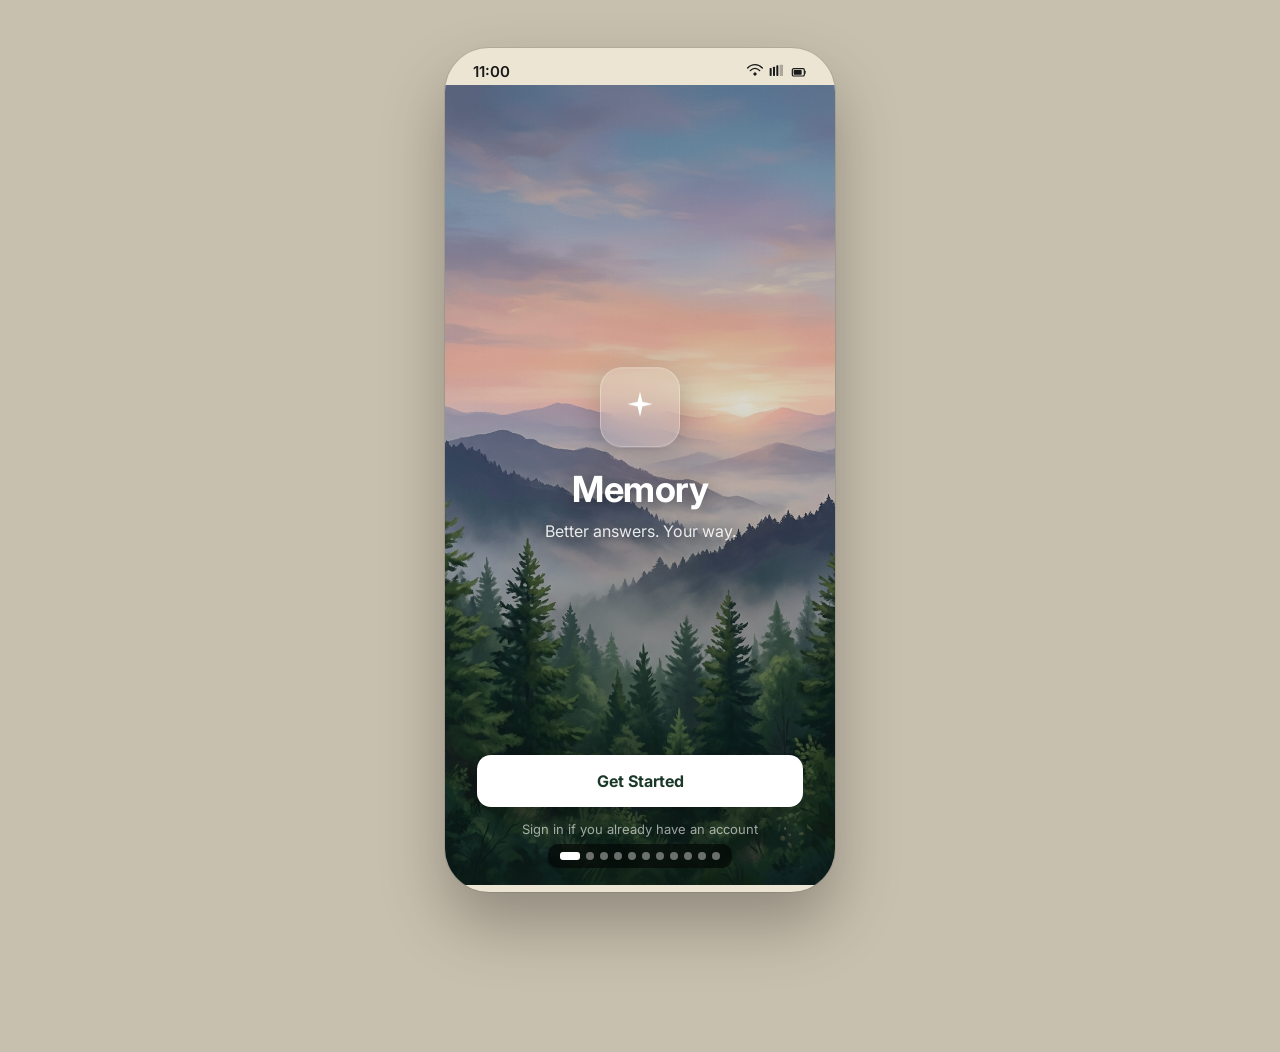
==== index.html @ 22226023 "Add files via upload" ====
<!DOCTYPE html>
<html lang="en">
<head>
<meta charset="UTF-8">
<meta name="viewport" content="width=device-width, initial-scale=1.0">
<title>Memory — AI memory, in the open.</title>
<meta name="description" content="Memory gives you transparent, controllable AI memory. Know what's remembered, why it exists, and delete it anytime.">
<link rel="icon" type="image/jpeg" href="favicon.jpg">
<link rel="apple-touch-icon" href="favicon.jpg">
<link href="https://fonts.googleapis.com/css2?family=Inter:wght@300;400;500;600;700&display=swap" rel="stylesheet">
<link rel="stylesheet" href="styles.css">
</head>
<body>

<!-- SVG ICON DEFS -->
<svg style="display:none" xmlns="http://www.w3.org/2000/svg">
  <defs>
    <path id="ic-sparkle"       d="M12 2L13.5 8.5L20 10L13.5 11.5L12 18L10.5 11.5L4 10L10.5 8.5L12 2Z"/>
    <path id="ic-chevron-left"  d="M15 18l-6-6 6-6"  stroke-width="2" stroke-linecap="round" stroke-linejoin="round"/>
    <path id="ic-chevron-right" d="M9 18l6-6-6-6"    stroke-width="2" stroke-linecap="round" stroke-linejoin="round"/>
    <path id="ic-chevron-down"  d="M6 9l6 6 6-6"     stroke-width="2" stroke-linecap="round"/>
    <g id="ic-home"><path d="M3 9l9-7 9 7v11a2 2 0 0 1-2 2H5a2 2 0 0 1-2-2z" stroke-width="2"/><polyline points="9,22 9,12 15,12 15,22" stroke-width="2"/></g>
    <path id="ic-chat"    d="M21 15a2 2 0 0 1-2 2H7l-4 4V5a2 2 0 0 1 2-2h14a2 2 0 0 1 2 2z" stroke-width="2"/>
    <g id="ic-vault">    <rect x="3" y="11" width="18" height="11" rx="2" stroke-width="2"/><path d="M7 11V7a5 5 0 0 1 10 0v4" stroke-width="2"/></g>
    <path id="ic-shield"  d="M12 22s8-4 8-10V5l-8-3-8 3v7c0 6 8 10 8 10z" stroke-width="2"/>
    <g id="ic-briefcase"><rect x="2" y="7" width="20" height="14" rx="2" stroke-width="2"/><path d="M16 7V5a2 2 0 0 0-2-2h-4a2 2 0 0 0-2 2v2" stroke-width="2"/></g>
    <g id="ic-health"><polyline points="22,12 18,12 15,21 9,3 6,12 2,12" stroke-width="2" stroke-linecap="round" stroke-linejoin="round"/></g>
    <g id="ic-user">     <path d="M20 21v-2a4 4 0 0 0-4-4H8a4 4 0 0 0-4 4v2" stroke-width="2"/><circle cx="12" cy="7" r="4" stroke-width="2"/></g>
    <path id="ic-check"   d="M8 12l3 3 5-5" stroke-width="2" stroke-linecap="round" stroke-linejoin="round"/>
    <g id="ic-clock">    <circle cx="12" cy="12" r="9" stroke-width="2"/><path d="M12 7v5l3 3" stroke-width="2" stroke-linecap="round"/></g>
    <g id="ic-calendar"> <rect x="3" y="4" width="18" height="18" rx="2" stroke-width="2"/><path d="M16 2v4M8 2v4M3 10h18" stroke-width="2"/></g>
    <g id="ic-edit">     <path d="M11 4H4a2 2 0 0 0-2 2v14a2 2 0 0 0 2 2h14a2 2 0 0 0 2-2v-7" stroke-width="2"/><path d="M18.5 2.5a2.121 2.121 0 0 1 3 3L12 15l-4 1 1-4 9.5-9.5z" stroke-width="2"/></g>
    <g id="ic-trash">    <polyline points="3,6 5,6 21,6" stroke-width="2"/><path d="M19 6l-1 14a2 2 0 0 1-2 2H8a2 2 0 0 1-2-2L5 6" stroke-width="2"/><path d="M10 11v6M14 11v6" stroke-width="2"/></g>
    <g id="ic-pause">    <rect x="6" y="4" width="4" height="16" rx="1" stroke-width="2"/><rect x="14" y="4" width="4" height="16" rx="1" stroke-width="2"/></g>
    <g id="ic-play">     <polygon points="5,3 19,12 5,21" stroke-width="2" stroke-linejoin="round"/></g>
    <g id="ic-filter">   <line x1="4" y1="6" x2="20" y2="6" stroke-width="2"/><line x1="8" y1="12" x2="16" y2="12" stroke-width="2"/><line x1="12" y1="18" x2="12" y2="18" stroke-width="2" stroke-linecap="round"/></g>
    <path id="ic-send"    d="M22 2L11 13M22 2l-7 20-4-9-9-4 20-7z" stroke-width="2" stroke-linecap="round" stroke-linejoin="round"/>
    <g id="ic-plus">     <line x1="12" y1="5" x2="12" y2="19" stroke-width="2" stroke-linecap="round"/><line x1="5" y1="12" x2="19" y2="12" stroke-width="2" stroke-linecap="round"/></g>
    <path id="ic-x"       d="M18 6L6 18M6 6l12 12" stroke-width="2" stroke-linecap="round"/>
    <g id="ic-download"> <path d="M21 15v4a2 2 0 0 1-2 2H5a2 2 0 0 1-2-2v-4" stroke-width="2"/><polyline points="7,10 12,15 17,10" stroke-width="2"/><line x1="12" y1="15" x2="12" y2="3" stroke-width="2"/></g>
    <g id="ic-wifi">     <path d="M1 6s4.5-5 11-5 11 5 11 5" stroke-width="2" stroke-linecap="round"/><path d="M5 10s3-3.5 7-3.5 7 3.5 7 3.5" stroke-width="2" stroke-linecap="round"/><circle cx="12" cy="15" r="2" fill="currentColor"/></g>
    <g id="ic-mail">     <rect x="2" y="4" width="20" height="16" rx="2" stroke-width="2"/><polyline points="2,4 12,13 22,4" stroke-width="2"/></g>
    <g id="ic-lock">     <rect x="3" y="11" width="18" height="11" rx="2" stroke-width="2"/><path d="M7 11V7a5 5 0 0 1 10 0v4" stroke-width="2"/></g>
    <g id="ic-eye">      <path d="M1 12s4-8 11-8 11 8 11 8-4 8-11 8-11-8-11-8z" stroke-width="2"/><circle cx="12" cy="12" r="3" stroke-width="2"/></g>
    <g id="ic-eye-off">  <path d="M17.94 17.94A10.07 10.07 0 0 1 12 20c-7 0-11-8-11-8a18.45 18.45 0 0 1 5.06-5.94" stroke-width="2" stroke-linecap="round"/><path d="M9.9 4.24A9.12 9.12 0 0 1 12 4c7 0 11 8 11 8a18.5 18.5 0 0 1-2.16 3.19" stroke-width="2" stroke-linecap="round"/><line x1="1" y1="1" x2="23" y2="23" stroke-width="2" stroke-linecap="round"/></g>
    <g id="ic-settings"> <circle cx="12" cy="12" r="3" stroke-width="2"/><path d="M19.4 15a1.65 1.65 0 0 0 .33 1.82l.06.06a2 2 0 0 1-2.83 2.83l-.06-.06a1.65 1.65 0 0 0-1.82-.33 1.65 1.65 0 0 0-1 1.51V21a2 2 0 0 1-4 0v-.09A1.65 1.65 0 0 0 9 19.4a1.65 1.65 0 0 0-1.82.33l-.06.06a2 2 0 0 1-2.83-2.83l.06-.06A1.65 1.65 0 0 0 4.68 15a1.65 1.65 0 0 0-1.51-1H3a2 2 0 0 1 0-4h.09A1.65 1.65 0 0 0 4.6 9a1.65 1.65 0 0 0-.33-1.82l-.06-.06a2 2 0 0 1 2.83-2.83l.06.06A1.65 1.65 0 0 0 9 4.68a1.65 1.65 0 0 0 1-1.51V3a2 2 0 0 1 4 0v.09a1.65 1.65 0 0 0 1 1.51 1.65 1.65 0 0 0 1.82-.33l.06-.06a2 2 0 0 1 2.83 2.83l-.06.06A1.65 1.65 0 0 0 19.4 9a1.65 1.65 0 0 0 1.51 1H21a2 2 0 0 1 0 4h-.09a1.65 1.65 0 0 0-1.51 1z" stroke-width="2"/></g>
    <g id="ic-logout">   <path d="M9 21H5a2 2 0 0 1-2-2V5a2 2 0 0 1 2-2h4" stroke-width="2" stroke-linecap="round"/><polyline points="16,17 21,12 16,7" stroke-width="2" stroke-linecap="round" stroke-linejoin="round"/><line x1="21" y1="12" x2="9" y2="12" stroke-width="2" stroke-linecap="round"/></g>
    <g id="ic-admin">    <path d="M12 22s8-4 8-10V5l-8-3-8 3v7c0 6 8 10 8 10z" stroke-width="2"/><path d="M9 12l2 2 4-4" stroke-width="2" stroke-linecap="round" stroke-linejoin="round"/></g>
    <g id="ic-database"> <ellipse cx="12" cy="5" rx="9" ry="3" stroke-width="2"/><path d="M21 12c0 1.66-4 3-9 3s-9-1.34-9-3" stroke-width="2"/><path d="M3 5v14c0 1.66 4 3 9 3s9-1.34 9-3V5" stroke-width="2"/></g>
    <g id="ic-key">      <path d="M21 2l-2 2m-7.61 7.61a5.5 5.5 0 1 1-7.778 7.778 5.5 5.5 0 0 1 7.777-7.777zm0 0L15.5 7.5m0 0l3 3L22 7l-3-3m-3.5 3.5L19 4" stroke-width="2" stroke-linecap="round" stroke-linejoin="round"/></g>
    <g id="ic-add-mem">  <circle cx="12" cy="12" r="10" stroke-width="2"/><line x1="12" y1="8" x2="12" y2="16" stroke-width="2" stroke-linecap="round"/><line x1="8" y1="12" x2="16" y2="12" stroke-width="2" stroke-linecap="round"/></g>
  </defs>
</svg>

<div class="phone">
  <!-- STATUS BAR -->
  <div class="status-bar">
    <span class="time">9:41</span>
    <div class="status-icons">
      <svg viewBox="0 0 24 24" fill="none" stroke="currentColor"><use href="#ic-wifi"/></svg>
      <svg viewBox="0 0 24 24" fill="currentColor"><rect x="1" y="6" width="3" height="12" rx="1"/><rect x="6" y="4" width="3" height="14" rx="1"/><rect x="11" y="2" width="3" height="16" rx="1"/><rect x="16" y="1" width="5" height="17" rx="1" opacity="0.3"/></svg>
      <svg viewBox="0 0 24 24" fill="none" stroke="currentColor"><rect x="2" y="7" width="18" height="11" rx="2" stroke-width="1.8"/><path d="M21 11v3" stroke-width="1.8" stroke-linecap="round"/><rect x="4" y="9" width="12" height="7" rx="1" fill="currentColor" stroke="none"/></svg>
    </div>
  </div>

  <!-- ════════════════════════════════════════════ -->
  <!-- SCREEN 0 — SPLASH                           -->
  <!-- ════════════════════════════════════════════ -->
  <div class="screen active" id="screen-splash" style="background:transparent;position:relative;">
    <div style="flex:1;position:relative;overflow:hidden;">
      <img src="splash_bg.jpg" alt="" style="position:absolute;inset:0;width:100%;height:100%;object-fit:cover;object-position:center top;">
      <div style="position:absolute;inset:0;background:linear-gradient(180deg,rgba(10,30,20,0.3) 0%,rgba(10,30,20,0.15) 40%,rgba(10,30,20,0.6) 100%);"></div>
      <div style="position:absolute;top:50%;left:50%;transform:translate(-50%,-55%);text-align:center;width:100%;">
        <div style="width:80px;height:80px;border-radius:22px;background:rgba(255,255,255,0.15);backdrop-filter:blur(16px);border:1.5px solid rgba(255,255,255,0.3);display:flex;align-items:center;justify-content:center;margin:0 auto 20px;box-shadow:0 8px 32px rgba(0,0,0,0.2);">
          <svg width="38" height="38" viewBox="0 0 24 24" fill="none"><use href="#ic-sparkle" fill="white"/></svg>
        </div>
        <div style="font-size:36px;font-weight:700;color:white;text-shadow:0 2px 20px rgba(0,0,0,0.5);margin-bottom:10px;letter-spacing:-0.5px;">Memory</div>
        <div style="font-size:16px;color:rgba(255,255,255,0.88);text-shadow:0 1px 10px rgba(0,0,0,0.4);margin-bottom:40px;">Better answers. Your way.</div>
      </div>
      <div style="position:absolute;bottom:48px;left:0;right:0;padding:0 32px;text-align:center;">
        <button onclick="showScreen('screen-login')" style="width:100%;padding:16px;background:white;color:var(--dark);border:none;border-radius:14px;font-size:16px;font-weight:700;cursor:pointer;font-family:'Inter',sans-serif;box-shadow:0 4px 24px rgba(0,0,0,0.25);">
          Get Started
        </button>
        <div style="margin-top:14px;font-size:13px;color:rgba(255,255,255,0.6);">Sign in if you already have an account</div>
      </div>
    </div>
  </div>

  <!-- ════════════════════════════════════════════ -->
  <!-- SCREEN LOGIN — AUTHENTICATION               -->
  <!-- ════════════════════════════════════════════ -->
  <div class="screen" id="screen-login" style="background:var(--cream);">
    <div style="flex:1;display:flex;flex-direction:column;justify-content:center;padding:0 28px;">
      <div style="text-align:center;margin-bottom:36px;">
        <div style="width:60px;height:60px;border-radius:16px;background:var(--dark);display:flex;align-items:center;justify-content:center;margin:0 auto 14px;">
          <svg width="28" height="28" viewBox="0 0 24 24" fill="none"><use href="#ic-sparkle" fill="white"/></svg>
        </div>
        <div style="font-size:24px;font-weight:700;color:var(--dark);">Welcome back</div>
        <div style="font-size:14px;color:var(--text-muted);margin-top:6px;">Sign in to your Memory account</div>
      </div>

      <!-- Error banner -->
      <div id="auth-error" style="display:none;background:var(--red-pale);border:1px solid rgba(229,57,53,0.2);border-radius:10px;padding:12px 14px;margin-bottom:16px;font-size:13px;color:var(--red);align-items:center;gap:8px;">
        <svg width="16" height="16" viewBox="0 0 24 24" fill="none" stroke="var(--red)" stroke-width="2" style="flex-shrink:0;"><circle cx="12" cy="12" r="9"/><line x1="12" y1="8" x2="12" y2="12"/><line x1="12" y1="16" x2="12.01" y2="16" stroke-linecap="round"/></svg>
        <span id="auth-error-msg">Invalid email or password.</span>
      </div>

      <div class="auth-field">
        <label class="auth-label">Email address</label>
        <div class="auth-input-wrap">
          <svg width="16" height="16" viewBox="0 0 24 24" fill="none" stroke="var(--text-muted)" stroke-width="2"><use href="#ic-mail"/></svg>
          <input id="login-email" type="email" class="auth-input" placeholder="your@email.com" autocomplete="email">
        </div>
      </div>

      <div class="auth-field">
        <label class="auth-label">Password</label>
        <div class="auth-input-wrap">
          <svg width="16" height="16" viewBox="0 0 24 24" fill="none" stroke="var(--text-muted)" stroke-width="2"><use href="#ic-lock"/></svg>
          <input id="login-password" type="password" class="auth-input" placeholder="Enter your password" autocomplete="current-password">
          <button onclick="togglePassword()" id="pw-toggle" style="background:none;border:none;cursor:pointer;padding:0;color:var(--text-muted);" title="Show/hide password">
            <svg id="pw-eye" width="16" height="16" viewBox="0 0 24 24" fill="none" stroke="currentColor" stroke-width="2"><use href="#ic-eye"/></svg>
          </button>
        </div>
      </div>

      <div style="text-align:right;margin-bottom:24px;">
        <span style="font-size:13px;color:var(--green);font-weight:500;cursor:pointer;">Forgot password?</span>
      </div>

      <button onclick="handleLogin()" id="login-btn" style="width:100%;padding:16px;background:var(--dark);color:white;border:none;border-radius:12px;font-size:15px;font-weight:700;cursor:pointer;font-family:'Inter',sans-serif;transition:all 0.2s;">
        Sign in
      </button>

      <div style="margin-top:20px;padding:12px 14px;background:var(--green-pale);border-radius:10px;display:flex;align-items:flex-start;gap:8px;">
        <svg width="14" height="14" viewBox="0 0 24 24" fill="none" stroke="var(--green)" stroke-width="2" style="flex-shrink:0;margin-top:1px;"><use href="#ic-key"/></svg>
        <div style="font-size:11px;color:var(--green);line-height:1.5;">Auth via <strong>JWT + Supabase Auth</strong>. Credentials secured with PostgreSQL RLS.</div>
      </div>
    </div>
    <div style="padding:0 28px 32px;text-align:center;">
      <span onclick="showScreen('screen-splash')" style="font-size:13px;color:var(--text-muted);cursor:pointer;">← Back</span>
    </div>
  </div>

  <!-- ════════════════════════════════════════════ -->
  <!-- SCREEN 1 — HOME / OVERVIEW                 -->
  <!-- ════════════════════════════════════════════ -->
  <div class="screen" id="screen-home">
    <div class="screen-scroll">
      <!-- App Header -->
      <div style="padding:4px 20px 0;display:flex;align-items:center;justify-content:space-between;">
        <div style="display:flex;align-items:center;gap:8px;">
          <svg width="22" height="22" viewBox="0 0 24 24" fill="none"><use href="#ic-sparkle" fill="#1A3929" stroke="#1A3929" stroke-width="0.5"/></svg>
          <div>
            <div style="font-size:17px;font-weight:700;color:var(--dark);">Memory</div>
            <div style="font-size:10px;color:var(--text-muted);margin-top:-1px;">AI memory, in the open.</div>
          </div>
        </div>
        <div onclick="showScreen('screen-profile')" style="width:36px;height:36px;border-radius:10px;background:var(--dark);display:flex;align-items:center;justify-content:center;cursor:pointer;">
          <span id="home-avatar" style="font-size:13px;font-weight:700;color:white;letter-spacing:-0.5px;">?</span>
        </div>
      </div>

      <!-- Hero greeting -->
      <div style="padding:16px 20px 12px;position:relative;overflow:hidden;min-height:110px;">
        <div style="font-size:24px;font-weight:700;color:var(--dark);line-height:1.2;">
          <span id="home-greeting">Good day,</span><br><span id="home-username">—</span>
        </div>
        <div style="font-size:13px;color:var(--text-2);margin-top:8px;line-height:1.5;max-width:220px;" id="home-subtitle">Your memories help me give you more relevant responses.</div>
        <div style="position:absolute;right:-18px;top:-18px;width:150px;height:130px;overflow:hidden;pointer-events:none;">
          <img src="home_botanical.jpg" alt="" style="width:100%;height:100%;object-fit:cover;opacity:0.38;mix-blend-mode:multiply;border-radius:12px;">
        </div>
      </div>

      <!-- Stats grid — all values rendered by JS -->
      <div class="stat-grid">
        <div class="stat-card">
          <div class="stat-icon-row"><div class="stat-dot" style="background:var(--green-dot);"></div><span style="font-size:11px;color:var(--text-muted);">Total memories</span></div>
          <div class="stat-num" id="stat-total">0</div>
          <div style="font-size:11px;color:var(--text-muted);" id="stat-limit-label">0 / 10 used</div>
        </div>
        <div class="stat-card">
          <div class="stat-icon-row"><div class="stat-dot" style="background:var(--amber-dot);"></div><span style="font-size:11px;color:var(--text-muted);">Pending review</span></div>
          <div class="stat-num" id="stat-pending">0</div>
        </div>
        <div class="stat-card">
          <div class="stat-icon-row"><div class="stat-dot" style="background:var(--green-dot);"></div><span style="font-size:11px;color:var(--text-muted);">Active</span></div>
          <div class="stat-num" id="stat-active">0</div>
        </div>
        <div class="stat-card">
          <div class="stat-icon-row"><div class="stat-dot" style="background:#B0AA9E;"></div><span style="font-size:11px;color:var(--text-muted);">Paused</span></div>
          <div class="stat-num" id="stat-paused">0</div>
        </div>
      </div>

      <!-- Recent Activity — rendered by JS -->
      <div style="padding:20px 20px 0;">
        <div class="section-label">Recent activity</div>
        <div class="card" style="padding:4px 16px;min-height:60px;" id="home-activity-list">
          <!-- filled by renderActivity() -->
        </div>
      </div>

      <!-- CTA banner -->
      <div style="margin:16px 20px 20px;background:var(--dark);border-radius:14px;padding:14px 16px;display:flex;align-items:center;justify-content:space-between;cursor:pointer;" onclick="showScreen('screen-chat')">
        <div>
          <div style="display:flex;align-items:center;gap:8px;margin-bottom:4px;">
            <svg width="16" height="16" viewBox="0 0 24 24" fill="none"><use href="#ic-sparkle" fill="#4CAF7D"/></svg>
            <span style="font-size:13px;font-weight:600;color:white;">Add a memory via chat</span>
          </div>
          <div style="font-size:12px;color:rgba(255,255,255,0.65);">Tell the AI something about yourself</div>
        </div>
        <svg width="20" height="20" viewBox="0 0 24 24" fill="none" stroke="white" stroke-width="2"><use href="#ic-chevron-right"/></svg>
      </div>
    </div>
    <nav class="bottom-nav">
      <div class="nav-item active" onclick="showScreen('screen-home')"><svg viewBox="0 0 24 24" fill="none" stroke="var(--amber)" stroke-width="2"><use href="#ic-home"/></svg><span>Home</span></div>
      <div class="nav-item" onclick="showScreen('screen-chat')"><svg viewBox="0 0 24 24" fill="none" stroke="var(--text-muted)" stroke-width="2"><use href="#ic-chat"/></svg><span>Chat</span></div>
      <div class="nav-item" onclick="showScreen('screen-vault')"><svg viewBox="0 0 24 24" fill="none" stroke="var(--text-muted)" stroke-width="2"><use href="#ic-vault"/></svg><span>Vault</span></div>
      <div class="nav-item" onclick="showScreen('screen-privacy')"><svg viewBox="0 0 24 24" fill="none" stroke="var(--text-muted)" stroke-width="2"><use href="#ic-shield"/></svg><span>Privacy</span></div>
    </nav>
  </div>

  <!-- ════════════════════════════════════════════ -->
  <!-- SCREEN 2 — CHAT / ADD MEMORY               -->
  <!-- ════════════════════════════════════════════ -->
  <div class="screen" id="screen-chat" style="background:var(--panel);">
    <div class="back-header">
      <button class="back-btn" onclick="showScreen('screen-home')">
        <svg viewBox="0 0 24 24" fill="none" stroke="currentColor" stroke-width="2"><use href="#ic-chevron-left"/></svg>Chat
      </button>
      <div class="room-chip" onclick="showScreen('screen-rooms')">
        <div class="dot"></div> <span id="chat-room-label">Work Room</span>
        <svg viewBox="0 0 24 24" fill="none" stroke="var(--green)" stroke-width="2"><use href="#ic-chevron-down"/></svg>
      </div>
    </div>
    <div class="active-indicator"><div class="dot"></div> Active</div>

    <!-- Chat messages list -->
    <div class="screen-scroll" id="chat-messages-wrap">
      <div class="chat-wrap" id="chat-messages">
        <!-- filled by renderChat() -->
      </div>
    </div>

    <!-- Memory limit banner -->
    <div id="chat-limit-banner" style="display:none;padding:8px 16px;background:var(--red-pale);border-top:1px solid rgba(229,57,53,0.2);">
      <div style="font-size:12px;color:var(--red);font-weight:500;text-align:center;">Memory limit reached (10/10). Delete a memory to add more.</div>
    </div>

    <!-- Draft card — shown when a suggestion is available -->
    <div id="chat-draft-wrap" style="display:none;">
      <div class="draft-card">
        <div class="draft-card-header"><div class="dot"></div> Possible memory · Not saved</div>
        <div class="draft-text" id="chat-draft-text">—</div>
        <div class="draft-selectors">
          <div class="draft-selector-group">
            <div class="draft-selector-label">Context room</div>
            <select id="draft-room" class="draft-selector" style="border:none;background:var(--panel);border-radius:var(--radius-sm);font-size:13px;font-weight:500;color:var(--text);cursor:pointer;width:100%;padding:7px 10px;">
              <!-- options filled by renderDraftRoomOptions() -->
            </select>
          </div>
          <div class="draft-selector-group">
            <div class="draft-selector-label">Keep for</div>
            <select id="draft-retention" class="draft-selector" style="border:none;background:var(--panel);border-radius:var(--radius-sm);font-size:13px;font-weight:500;color:var(--text);cursor:pointer;width:100%;padding:7px 10px;">
              <option value="1 month">1 month</option>
              <option value="3 months">3 months</option>
              <option value="6 months" selected>6 months</option>
              <option value="1 year">1 year</option>
              <option value="Forever">Forever</option>
            </select>
          </div>
        </div>
        <div class="draft-actions">
          <button class="btn btn-outline" style="flex:0.8;" onclick="dismissDraft()">Reject</button>
          <button class="btn btn-primary" onclick="keepDraftMemory()">Keep memory</button>
        </div>
        <div class="note-line" style="padding:0 14px 10px;"><span>•</span><span>This will help me give you more relevant answers.</span></div>
      </div>
    </div>

    <!-- Composer -->
    <div class="composer">
      <div class="composer-plus" onclick="showAddMemoryForm()">
        <svg width="14" height="14" viewBox="0 0 24 24" fill="none" stroke="var(--text-muted)" stroke-width="2"><use href="#ic-plus"/></svg>
      </div>
      <input type="text" id="chat-input" class="composer-input" placeholder="Tell me something about yourself..." style="border:none;outline:none;font-family:'Inter',sans-serif;">
      <button class="composer-send" onclick="sendChatMessage()">
        <svg width="16" height="16" viewBox="0 0 24 24" fill="none" stroke="white" stroke-width="2"><use href="#ic-send"/></svg>
      </button>
    </div>
    <nav class="bottom-nav">
      <div class="nav-item" onclick="showScreen('screen-home')"><svg viewBox="0 0 24 24" fill="none" stroke="var(--text-muted)" stroke-width="2"><use href="#ic-home"/></svg><span>Home</span></div>
      <div class="nav-item active"><svg viewBox="0 0 24 24" fill="none" stroke="var(--amber)" stroke-width="2"><use href="#ic-chat"/></svg><span>Chat</span></div>
      <div class="nav-item" onclick="showScreen('screen-vault')"><svg viewBox="0 0 24 24" fill="none" stroke="var(--text-muted)" stroke-width="2"><use href="#ic-vault"/></svg><span>Vault</span></div>
      <div class="nav-item" onclick="showScreen('screen-privacy')"><svg viewBox="0 0 24 24" fill="none" stroke="var(--text-muted)" stroke-width="2"><use href="#ic-shield"/></svg><span>Privacy</span></div>
    </nav>
  </div>

  <!-- ════════════════════════════════════════════ -->
  <!-- SCREEN 3 — REVIEW QUEUE                    -->
  <!-- ════════════════════════════════════════════ -->
  <div class="screen" id="screen-queue" style="background:var(--cream);">
    <div class="back-header">
      <button class="back-btn" onclick="showScreen('screen-home')">
        <svg viewBox="0 0 24 24" fill="none" stroke="currentColor" stroke-width="2"><use href="#ic-chevron-left"/></svg>Review Queue
      </button>
      <span id="queue-count-badge" style="font-size:12px;font-weight:600;background:var(--amber-pale);color:var(--amber);padding:4px 10px;border-radius:6px;">0 pending</span>
    </div>
    <div class="screen-scroll">
      <div id="queue-list" style="padding:0 20px;">
        <!-- filled by renderQueue() -->
      </div>
    </div>
    <nav class="bottom-nav">
      <div class="nav-item active" onclick="showScreen('screen-home')"><svg viewBox="0 0 24 24" fill="none" stroke="var(--amber)" stroke-width="2"><use href="#ic-home"/></svg><span>Home</span></div>
      <div class="nav-item" onclick="showScreen('screen-chat')"><svg viewBox="0 0 24 24" fill="none" stroke="var(--text-muted)" stroke-width="2"><use href="#ic-chat"/></svg><span>Chat</span></div>
      <div class="nav-item" onclick="showScreen('screen-vault')"><svg viewBox="0 0 24 24" fill="none" stroke="var(--text-muted)" stroke-width="2"><use href="#ic-vault"/></svg><span>Vault</span></div>
      <div class="nav-item" onclick="showScreen('screen-privacy')"><svg viewBox="0 0 24 24" fill="none" stroke="var(--text-muted)" stroke-width="2"><use href="#ic-shield"/></svg><span>Privacy</span></div>
    </nav>
  </div>

  <!-- ════════════════════════════════════════════ -->
  <!-- SCREEN 4 — MEMORY VAULT                    -->
  <!-- ════════════════════════════════════════════ -->
  <div class="screen" id="screen-vault" style="background:var(--cream);">
    <div class="back-header">
      <button class="back-btn" onclick="showScreen('screen-home')">
        <svg viewBox="0 0 24 24" fill="none" stroke="currentColor" stroke-width="2"><use href="#ic-chevron-left"/></svg>Memory Vault
      </button>
      <span id="vault-count-badge" style="font-size:12px;font-weight:600;background:var(--panel);color:var(--text-muted);padding:4px 10px;border-radius:6px;">0 / 10</span>
    </div>

    <!-- Search -->
    <div style="padding:0 20px 10px;">
      <div style="display:flex;align-items:center;gap:10px;background:var(--white);border-radius:10px;padding:10px 14px;border:1px solid var(--border);">
        <svg width="16" height="16" viewBox="0 0 24 24" fill="none" stroke="var(--text-muted)" stroke-width="2"><circle cx="11" cy="11" r="8"/><path d="M21 21l-4.35-4.35" stroke-linecap="round"/></svg>
        <input type="text" id="vault-search" placeholder="Search memories..." oninput="renderVault()" style="flex:1;border:none;background:none;font-size:14px;color:var(--text);font-family:'Inter',sans-serif;outline:none;">
      </div>
    </div>

    <!-- Filter tabs — rendered dynamically from rooms -->
    <div class="filter-tabs" id="vault-filter-tabs">
      <!-- filled by renderVaultTabs() -->
    </div>

    <div class="screen-scroll">
      <div id="vault-list" style="padding:0 20px;">
        <!-- filled by renderVault() -->
      </div>

      <!-- Add memory shortcut -->
      <div style="padding:0 20px 20px;">
        <button onclick="showScreen('screen-chat')" id="vault-add-btn" style="width:100%;padding:13px;border:2px dashed var(--border);background:transparent;border-radius:12px;font-size:13px;font-weight:600;color:var(--text-muted);cursor:pointer;font-family:'Inter',sans-serif;display:flex;align-items:center;justify-content:center;gap:8px;">
          <svg width="16" height="16" viewBox="0 0 24 24" fill="none" stroke="var(--text-muted)" stroke-width="2"><use href="#ic-plus"/></svg>
          Add a memory via Chat
        </button>
      </div>
    </div>
    <nav class="bottom-nav">
      <div class="nav-item" onclick="showScreen('screen-home')"><svg viewBox="0 0 24 24" fill="none" stroke="var(--text-muted)" stroke-width="2"><use href="#ic-home"/></svg><span>Home</span></div>
      <div class="nav-item" onclick="showScreen('screen-chat')"><svg viewBox="0 0 24 24" fill="none" stroke="var(--text-muted)" stroke-width="2"><use href="#ic-chat"/></svg><span>Chat</span></div>
      <div class="nav-item active"><svg viewBox="0 0 24 24" fill="none" stroke="var(--amber)" stroke-width="2"><use href="#ic-vault"/></svg><span>Vault</span></div>
      <div class="nav-item" onclick="showScreen('screen-privacy')"><svg viewBox="0 0 24 24" fill="none" stroke="var(--text-muted)" stroke-width="2"><use href="#ic-shield"/></svg><span>Privacy</span></div>
    </nav>
  </div>

  <!-- ════════════════════════════════════════════ -->
  <!-- SCREEN 5 — MEMORY DETAIL (BOTTOM SHEET)    -->
  <!-- ════════════════════════════════════════════ -->
  <div class="screen" id="screen-detail" style="background:rgba(0,0,0,0.4);position:relative;">
    <div style="flex:1;cursor:pointer;" onclick="showScreen('screen-vault')"></div>
    <div style="background:var(--white);border-radius:24px 24px 0 0;max-height:88%;">
      <div style="display:flex;justify-content:center;padding:12px 0 4px;"><div style="width:36px;height:4px;border-radius:2px;background:var(--border);"></div></div>
      <div style="display:flex;align-items:center;justify-content:space-between;padding:8px 20px 12px;">
        <span id="detail-status-badge" class="badge green">Active</span>
        <button onclick="showScreen('screen-vault')" style="background:none;border:none;cursor:pointer;color:var(--text-muted);"><svg width="20" height="20" viewBox="0 0 24 24" fill="none" stroke="currentColor" stroke-width="2"><use href="#ic-x"/></svg></button>
      </div>
      <div style="overflow-y:auto;max-height:calc(88% - 100px);padding-bottom:20px;">
        <div style="padding:0 20px 16px;border-bottom:1px solid var(--border);">
          <div id="detail-text" style="font-size:20px;font-weight:700;color:var(--dark);line-height:1.3;">—</div>
        </div>
        <div style="padding:14px 20px;border-bottom:1px solid var(--border);">
          <div class="detail-label">Room</div>
          <div id="detail-room" style="font-size:14px;font-weight:600;color:var(--text);margin-top:4px;">—</div>
        </div>
        <div style="padding:14px 20px;border-bottom:1px solid var(--border);">
          <div class="detail-label">Retention</div>
          <div style="display:flex;align-items:center;gap:8px;margin-top:4px;">
            <svg width="14" height="14" viewBox="0 0 24 24" fill="none" stroke="var(--text-muted)" stroke-width="2"><use href="#ic-clock"/></svg>
            <span id="detail-retention" style="font-size:14px;font-weight:600;color:var(--text);">—</span>
          </div>
        </div>
        <div style="padding:14px 20px;border-bottom:1px solid var(--border);">
          <div class="detail-label">Created</div>
          <div style="display:flex;align-items:center;gap:8px;margin-top:4px;">
            <svg width="14" height="14" viewBox="0 0 24 24" fill="none" stroke="var(--text-muted)" stroke-width="2"><use href="#ic-calendar"/></svg>
            <span id="detail-created" style="font-size:13px;color:var(--text-muted);">—</span>
          </div>
        </div>
        <div style="display:grid;grid-template-columns:1fr 1fr;padding:14px 20px;border-bottom:1px solid var(--border);gap:10px;">
          <div id="detail-pause-btn" onclick="toggleDetailMemoryPause()" style="display:flex;flex-direction:column;align-items:center;gap:6px;padding:12px;border-radius:10px;background:var(--panel);cursor:pointer;">
            <svg width="20" height="20" viewBox="0 0 24 24" fill="none" stroke="var(--text-2)" stroke-width="2" id="detail-pause-icon"><use href="#ic-pause"/></svg>
            <span id="detail-pause-label" style="font-size:12px;font-weight:600;color:var(--text-2);">Pause</span>
          </div>
          <div onclick="editDetailMemory()" style="display:flex;flex-direction:column;align-items:center;gap:6px;padding:12px;border-radius:10px;background:var(--panel);cursor:pointer;">
            <svg width="20" height="20" viewBox="0 0 24 24" fill="none" stroke="var(--text-2)" stroke-width="2"><use href="#ic-edit"/></svg>
            <span style="font-size:12px;font-weight:600;color:var(--text-2);">Edit text</span>
          </div>
        </div>
        <div style="padding:14px 20px;">
          <button onclick="deleteDetailMemory()" class="btn btn-danger" style="width:100%;display:flex;align-items:center;justify-content:center;gap:8px;padding:14px;">
            <svg width="18" height="18" viewBox="0 0 24 24" fill="none" stroke="white" stroke-width="2"><use href="#ic-trash"/></svg>Delete this memory
          </button>
        </div>
      </div>
    </div>
  </div>

  <!-- ════════════════════════════════════════════ -->
  <!-- SCREEN 6 — CONTEXT ROOMS                   -->
  <!-- ════════════════════════════════════════════ -->
  <div class="screen" id="screen-rooms" style="background:var(--cream);">
    <div class="back-header">
      <button class="back-btn" onclick="showScreen('screen-home')">
        <svg viewBox="0 0 24 24" fill="none" stroke="currentColor" stroke-width="2"><use href="#ic-chevron-left"/></svg>Context Rooms
      </button>
    </div>
    <div class="screen-scroll">
      <!-- Dynamic room list -->
      <div id="rooms-list">
        <!-- filled by renderRooms() -->
      </div>

      <!-- Create new room form -->
      <div style="margin:4px 20px 16px;">
        <div id="create-room-toggle" onclick="toggleCreateRoomForm()" style="width:100%;padding:13px;border:2px dashed var(--border);background:transparent;border-radius:12px;font-size:13px;font-weight:600;color:var(--text-muted);cursor:pointer;display:flex;align-items:center;justify-content:center;gap:8px;">
          <svg width="16" height="16" viewBox="0 0 24 24" fill="none" stroke="var(--text-muted)" stroke-width="2"><use href="#ic-plus"/></svg>
          Create a new room
        </div>
        <div id="create-room-form" style="display:none;background:var(--white);border-radius:14px;box-shadow:var(--shadow);padding:16px;margin-top:8px;">
          <div style="font-size:12px;font-weight:600;color:var(--text-muted);text-transform:uppercase;letter-spacing:0.5px;margin-bottom:10px;">New context room</div>
          <div class="auth-field" style="margin-bottom:10px;">
            <label class="auth-label">Room name</label>
            <div class="auth-input-wrap">
              <svg width="16" height="16" viewBox="0 0 24 24" fill="none" stroke="var(--text-muted)" stroke-width="2"><use href="#ic-edit"/></svg>
              <input id="new-room-name" type="text" class="auth-input" placeholder="e.g. Finance, Travel, Study..." maxlength="20">
            </div>
          </div>
          <div class="auth-field" style="margin-bottom:10px;">
            <label class="auth-label">Description</label>
            <div class="auth-input-wrap">
              <svg width="16" height="16" viewBox="0 0 24 24" fill="none" stroke="var(--text-muted)" stroke-width="2"><use href="#ic-chat"/></svg>
              <input id="new-room-desc" type="text" class="auth-input" placeholder="What is this room for?" maxlength="80">
            </div>
          </div>
          <div class="auth-field" style="margin-bottom:14px;">
            <label class="auth-label">Color theme</label>
            <select id="new-room-color" style="width:100%;padding:10px 12px;border:1.5px solid var(--border);border-radius:var(--radius-md);background:var(--white);font-size:13px;font-weight:500;color:var(--text);font-family:'Inter',sans-serif;cursor:pointer;">
              <option value="green">Green</option>
              <option value="teal">Teal</option>
              <option value="blue">Blue</option>
              <option value="amber">Amber</option>
            </select>
          </div>
          <div style="display:flex;gap:8px;">
            <button onclick="toggleCreateRoomForm()" class="btn btn-outline" style="padding:10px;">Cancel</button>
            <button onclick="createRoom()" class="btn btn-primary" style="padding:10px;">Create room</button>
          </div>
        </div>
      </div>

      <!-- Room limit note -->
      <div id="rooms-limit-note" style="display:none;padding:0 20px 16px;text-align:center;font-size:12px;color:var(--text-muted);">Maximum 6 rooms. Delete a custom room to create a new one.</div>
    </div>
    <nav class="bottom-nav">
      <div class="nav-item active" onclick="showScreen('screen-home')"><svg viewBox="0 0 24 24" fill="none" stroke="var(--amber)" stroke-width="2"><use href="#ic-home"/></svg><span>Home</span></div>
      <div class="nav-item" onclick="showScreen('screen-chat')"><svg viewBox="0 0 24 24" fill="none" stroke="var(--text-muted)" stroke-width="2"><use href="#ic-chat"/></svg><span>Chat</span></div>
      <div class="nav-item" onclick="showScreen('screen-vault')"><svg viewBox="0 0 24 24" fill="none" stroke="var(--text-muted)" stroke-width="2"><use href="#ic-vault"/></svg><span>Vault</span></div>
      <div class="nav-item" onclick="showScreen('screen-privacy')"><svg viewBox="0 0 24 24" fill="none" stroke="var(--text-muted)" stroke-width="2"><use href="#ic-shield"/></svg><span>Privacy</span></div>
    </nav>
  </div>

  <!-- ════════════════════════════════════════════ -->
  <!-- SCREEN 7 — PRIVACY CENTER                  -->
  <!-- ════════════════════════════════════════════ -->
  <div class="screen" id="screen-privacy" style="background:var(--cream);">
    <div class="back-header">
      <button class="back-btn" onclick="showScreen('screen-home')">
        <svg viewBox="0 0 24 24" fill="none" stroke="currentColor" stroke-width="2"><use href="#ic-chevron-left"/></svg>Privacy Center
      </button>
    </div>
    <div class="screen-scroll">
      <div style="padding:0 20px 16px;">
        <div style="font-size:22px;font-weight:700;color:var(--dark);margin-bottom:6px;">Your privacy, your control</div>
        <div style="font-size:13px;color:var(--text-2);line-height:1.5;">You're in control of what gets remembered, how long it lasts, and how it's used.</div>
      </div>
      <div style="margin:0 20px;background:var(--white);border-radius:16px;box-shadow:var(--shadow);padding:4px 16px 0;">
        <div style="padding:12px 0;border-bottom:1px solid var(--border);"><div style="font-size:12px;font-weight:700;color:var(--text-muted);text-transform:uppercase;letter-spacing:0.5px;">Memory controls</div></div>
        <div class="privacy-row"><div class="privacy-row-text"><div class="privacy-row-label">Show memory suggestions</div><div class="privacy-row-sub">Get suggestions before they're saved.</div></div><div class="toggle"></div></div>
        <div class="privacy-row"><div class="privacy-row-text"><div class="privacy-row-label">Auto-mask sensitive details</div><div class="privacy-row-sub">Automatically detect and mask sensitive info.</div></div><div class="toggle"></div></div>
        <div class="privacy-row"><div class="privacy-row-text"><div class="privacy-row-label">Ask before saving masked memory</div><div class="privacy-row-sub">Get your approval for masked content.</div></div><div class="toggle"></div></div>
        <div class="privacy-row" style="border-bottom:none;"><div class="privacy-row-text"><div class="privacy-row-label">Default retention period</div><div class="privacy-row-sub">How long to keep memories by default.</div></div>
          <div style="display:flex;align-items:center;gap:6px;background:var(--panel);border-radius:8px;padding:6px 10px;cursor:pointer;"><span style="font-size:13px;font-weight:600;color:var(--text);">6 months</span><svg width="14" height="14" viewBox="0 0 24 24" fill="none" stroke="currentColor" stroke-width="2"><use href="#ic-chevron-down"/></svg></div>
        </div>
      </div>
      <div style="padding:20px 20px 8px;">
        <div style="font-size:14px;font-weight:700;color:var(--text);margin-bottom:12px;">Recent control activity</div>
        <div style="background:var(--white);border-radius:14px;padding:4px 16px;box-shadow:var(--shadow);" id="privacy-activity-list"></div>
      </div>
      <div style="padding:4px 20px 8px;">
        <div style="font-size:14px;font-weight:700;color:var(--text);margin-bottom:12px;">Legal</div>
        <div style="background:var(--white);border-radius:14px;padding:4px 16px;box-shadow:var(--shadow);">
          <a href="privacy.html" style="text-decoration:none;"><div class="activity-item" style="cursor:pointer;"><div class="act-dot" style="background:var(--green-pale);"><svg width="12" height="12" viewBox="0 0 24 24" fill="none" stroke="var(--green)" stroke-width="2"><use href="#ic-shield"/></svg></div><div class="act-body"><div class="act-label" style="color:var(--text);">Privacy Policy</div></div><svg width="14" height="14" viewBox="0 0 24 24" fill="none" stroke="var(--text-muted)" stroke-width="2"><use href="#ic-chevron-right"/></svg></div></a>
          <a href="terms.html" style="text-decoration:none;"><div class="activity-item" style="border-bottom:none;cursor:pointer;"><div class="act-dot" style="background:var(--panel);"><svg width="12" height="12" viewBox="0 0 24 24" fill="none" stroke="var(--text-muted)" stroke-width="2"><use href="#ic-edit"/></svg></div><div class="act-body"><div class="act-label" style="color:var(--text);">Terms &amp; Conditions</div></div><svg width="14" height="14" viewBox="0 0 24 24" fill="none" stroke="var(--text-muted)" stroke-width="2"><use href="#ic-chevron-right"/></svg></div></a>
        </div>
      </div>
      <div style="height:16px;"></div>
    </div>
    <nav class="bottom-nav">
      <div class="nav-item" onclick="showScreen('screen-home')"><svg viewBox="0 0 24 24" fill="none" stroke="var(--text-muted)" stroke-width="2"><use href="#ic-home"/></svg><span>Home</span></div>
      <div class="nav-item" onclick="showScreen('screen-chat')"><svg viewBox="0 0 24 24" fill="none" stroke="var(--text-muted)" stroke-width="2"><use href="#ic-chat"/></svg><span>Chat</span></div>
      <div class="nav-item" onclick="showScreen('screen-vault')"><svg viewBox="0 0 24 24" fill="none" stroke="var(--text-muted)" stroke-width="2"><use href="#ic-vault"/></svg><span>Vault</span></div>
      <div class="nav-item active"><svg viewBox="0 0 24 24" fill="none" stroke="var(--amber)" stroke-width="2"><use href="#ic-shield"/></svg><span>Privacy</span></div>
    </nav>
  </div>

  <!-- ════════════════════════════════════════════ -->
  <!-- SCREEN 8 — USER PROFILE                    -->
  <!-- ════════════════════════════════════════════ -->
  <div class="screen" id="screen-profile" style="background:var(--cream);">
    <div class="back-header">
      <button class="back-btn" onclick="showScreen('screen-home')">
        <svg viewBox="0 0 24 24" fill="none" stroke="currentColor" stroke-width="2"><use href="#ic-chevron-left"/></svg>Profile
      </button>
      <div onclick="showScreen('screen-admin')" style="display:flex;align-items:center;gap:5px;background:var(--dark);color:white;border-radius:8px;padding:5px 10px;cursor:pointer;font-size:12px;font-weight:600;">
        <svg width="13" height="13" viewBox="0 0 24 24" fill="none" stroke="white" stroke-width="2"><use href="#ic-admin"/></svg>Admin
      </div>
    </div>
    <div class="screen-scroll">
      <!-- Profile card -->
      <div style="padding:0 20px 16px;">
        <div style="background:var(--dark);border-radius:20px;padding:28px 24px;text-align:center;position:relative;overflow:hidden;">
          <div style="position:absolute;top:0;right:0;width:100px;height:100px;background:rgba(255,255,255,0.04);border-radius:50%;transform:translate(30px,-30px);"></div>
          <div style="width:72px;height:72px;border-radius:18px;background:rgba(255,255,255,0.15);display:flex;align-items:center;justify-content:center;margin:0 auto 16px;border:2px solid rgba(255,255,255,0.2);">
            <span id="profile-avatar" style="font-size:26px;font-weight:700;color:white;letter-spacing:-1px;">?</span>
          </div>
          <div id="profile-name" style="font-size:20px;font-weight:700;color:white;margin-bottom:4px;">—</div>
          <div id="profile-email" style="font-size:13px;color:rgba(255,255,255,0.6);margin-bottom:16px;">—</div>
          <div style="display:flex;justify-content:center;gap:10px;">
            <div style="background:rgba(255,255,255,0.1);border-radius:8px;padding:6px 14px;font-size:12px;color:rgba(255,255,255,0.8);">
              <div id="profile-stat-memories" style="font-size:18px;font-weight:700;color:white;">0</div>
              <div>Memories</div>
            </div>
            <div style="background:rgba(255,255,255,0.1);border-radius:8px;padding:6px 14px;font-size:12px;color:rgba(255,255,255,0.8);">
              <div style="font-size:18px;font-weight:700;color:white;">3</div>
              <div>Rooms</div>
            </div>
            <div style="background:rgba(255,255,255,0.1);border-radius:8px;padding:6px 14px;font-size:12px;color:rgba(255,255,255,0.8);">
              <div id="profile-stat-joined" style="font-size:18px;font-weight:700;color:white;">—</div>
              <div>Joined</div>
            </div>
          </div>
        </div>
      </div>

      <div style="padding:0 20px 12px;">
        <div class="section-label">Account details</div>
        <div style="background:var(--white);border-radius:14px;box-shadow:var(--shadow);overflow:hidden;">
          <div class="profile-row"><svg width="16" height="16" viewBox="0 0 24 24" fill="none" stroke="var(--text-muted)" stroke-width="2"><use href="#ic-user"/></svg><div class="profile-row-body"><div class="profile-row-label">Name</div><div class="profile-row-value" id="profile-row-name">—</div></div></div>
          <div class="profile-row"><svg width="16" height="16" viewBox="0 0 24 24" fill="none" stroke="var(--text-muted)" stroke-width="2"><use href="#ic-mail"/></svg><div class="profile-row-body"><div class="profile-row-label">Email</div><div class="profile-row-value" id="profile-row-email" style="font-size:11px;word-break:break-all;">—</div></div></div>
          <div class="profile-row" style="border-bottom:none;"><svg width="16" height="16" viewBox="0 0 24 24" fill="none" stroke="var(--text-muted)" stroke-width="2"><use href="#ic-calendar"/></svg><div class="profile-row-body"><div class="profile-row-label">Member since</div><div class="profile-row-value" id="profile-row-joined">—</div></div></div>
        </div>
      </div>

      <div style="padding:0 20px 12px;">
        <div class="section-label">App</div>
        <div style="background:var(--white);border-radius:14px;box-shadow:var(--shadow);overflow:hidden;">
          <div class="profile-row" style="cursor:pointer;" onclick="showScreen('screen-privacy')"><svg width="16" height="16" viewBox="0 0 24 24" fill="none" stroke="var(--text-muted)" stroke-width="2"><use href="#ic-shield"/></svg><div class="profile-row-body"><div class="profile-row-label">Privacy Center</div></div><svg width="14" height="14" viewBox="0 0 24 24" fill="none" stroke="var(--text-muted)" stroke-width="2"><use href="#ic-chevron-right"/></svg></div>
          <div class="profile-row" style="cursor:pointer;" onclick="showScreen('screen-rooms')"><svg width="16" height="16" viewBox="0 0 24 24" fill="none" stroke="var(--text-muted)" stroke-width="2"><use href="#ic-settings"/></svg><div class="profile-row-body"><div class="profile-row-label">Context Rooms</div></div><svg width="14" height="14" viewBox="0 0 24 24" fill="none" stroke="var(--text-muted)" stroke-width="2"><use href="#ic-chevron-right"/></svg></div>
          <div class="profile-row" style="border-bottom:none;cursor:pointer;" onclick="handleLogout()"><svg width="16" height="16" viewBox="0 0 24 24" fill="none" stroke="var(--red)" stroke-width="2"><use href="#ic-logout"/></svg><div class="profile-row-body"><div class="profile-row-label" style="color:var(--red);">Sign out</div></div></div>
        </div>
      </div>
      <div style="height:16px;"></div>
    </div>
    <nav class="bottom-nav">
      <div class="nav-item" onclick="showScreen('screen-home')"><svg viewBox="0 0 24 24" fill="none" stroke="var(--text-muted)" stroke-width="2"><use href="#ic-home"/></svg><span>Home</span></div>
      <div class="nav-item" onclick="showScreen('screen-chat')"><svg viewBox="0 0 24 24" fill="none" stroke="var(--text-muted)" stroke-width="2"><use href="#ic-chat"/></svg><span>Chat</span></div>
      <div class="nav-item" onclick="showScreen('screen-vault')"><svg viewBox="0 0 24 24" fill="none" stroke="var(--text-muted)" stroke-width="2"><use href="#ic-vault"/></svg><span>Vault</span></div>
      <div class="nav-item active"><svg viewBox="0 0 24 24" fill="none" stroke="var(--amber)" stroke-width="2"><use href="#ic-user"/></svg><span>Profile</span></div>
    </nav>
  </div>

  <!-- ════════════════════════════════════════════ -->
  <!-- SCREEN 9 — ADMIN PANEL                     -->
  <!-- ════════════════════════════════════════════ -->
  <div class="screen" id="screen-admin" style="background:var(--cream);">
    <div class="back-header">
      <button class="back-btn" onclick="showScreen('screen-profile')">
        <svg viewBox="0 0 24 24" fill="none" stroke="currentColor" stroke-width="2"><use href="#ic-chevron-left"/></svg>Admin Panel
      </button>
      <div style="background:var(--red-pale);color:var(--red);border-radius:6px;padding:4px 10px;font-size:11px;font-weight:700;letter-spacing:0.3px;text-transform:uppercase;">Restricted</div>
    </div>
    <div class="screen-scroll">
      <!-- Admin ID banner -->
      <div style="margin:0 20px 16px;background:var(--dark);border-radius:16px;padding:16px;">
        <div style="display:flex;align-items:center;gap:10px;margin-bottom:10px;">
          <div style="width:36px;height:36px;border-radius:10px;background:rgba(255,255,255,0.12);display:flex;align-items:center;justify-content:center;"><svg width="18" height="18" viewBox="0 0 24 24" fill="none" stroke="rgba(255,255,255,0.9)" stroke-width="2"><use href="#ic-admin"/></svg></div>
          <div><div style="font-size:14px;font-weight:700;color:white;">Admin Access</div><div id="admin-user-label" style="font-size:11px;color:rgba(255,255,255,0.55);">— · Owner</div></div>
        </div>
        <div style="display:flex;gap:8px;flex-wrap:wrap;">
          <span style="background:rgba(255,255,255,0.1);border-radius:6px;padding:4px 10px;font-size:11px;font-weight:600;color:rgba(255,255,255,0.8);">Full access</span>
          <span style="background:rgba(76,175,125,0.2);border-radius:6px;padding:4px 10px;font-size:11px;font-weight:600;color:#4CAF7D;">RLS Verified</span>
          <span style="background:rgba(232,137,43,0.2);border-radius:6px;padding:4px 10px;font-size:11px;font-weight:600;color:var(--amber);">JWT Active</span>
        </div>
      </div>

      <!-- Tech stack -->
      <div style="padding:0 20px 12px;">
        <div class="section-label">Tech Stack</div>
        <div style="background:var(--white);border-radius:14px;box-shadow:var(--shadow);overflow:hidden;">
          <div class="admin-row"><div class="admin-row-key">Frontend</div><div class="admin-row-val">React Native + Expo</div></div>
          <div class="admin-row"><div class="admin-row-key">Navigation</div><div class="admin-row-val">Expo Router</div></div>
          <div class="admin-row"><div class="admin-row-key">Backend</div><div class="admin-row-val">FastAPI / Flask</div></div>
          <div class="admin-row"><div class="admin-row-key">Database</div><div class="admin-row-val">PostgreSQL + pgVector</div></div>
          <div class="admin-row"><div class="admin-row-key">Auth</div><div class="admin-row-val">JWT + Supabase Auth</div></div>
          <div class="admin-row"><div class="admin-row-key">LLM APIs</div><div class="admin-row-val">Groq + Gemini</div></div>
          <div class="admin-row" style="border-bottom:none;"><div class="admin-row-key">Security</div><div class="admin-row-val">PostgreSQL RLS</div></div>
        </div>
      </div>

      <!-- Live data -->
      <div style="padding:0 20px 12px;">
        <div class="section-label">Live data</div>
        <div style="background:var(--white);border-radius:14px;box-shadow:var(--shadow);overflow:hidden;">
          <div class="admin-row"><div class="admin-row-key">User email</div><div id="admin-email" class="admin-row-val" style="font-size:11px;word-break:break-all;">—</div></div>
          <div class="admin-row"><div class="admin-row-key">User ID</div><div id="admin-uid" style="font-family:monospace;font-size:11px;color:var(--text-muted);background:var(--panel);padding:3px 8px;border-radius:6px;">—</div></div>
          <div class="admin-row"><div class="admin-row-key">Total memories</div><div id="admin-mem-total" class="admin-row-val">0</div></div>
          <div class="admin-row"><div class="admin-row-key">Memory slots</div><div id="admin-mem-slots" class="admin-row-val">0 / 10 used</div></div>
          <div class="admin-row"><div class="admin-row-key">Active</div><div id="admin-mem-active" class="admin-row-val">0</div></div>
          <div class="admin-row"><div class="admin-row-key">Paused</div><div id="admin-mem-paused" class="admin-row-val">0</div></div>
          <div class="admin-row" style="border-bottom:none;"><div class="admin-row-key">Last action</div><div id="admin-last-action" class="admin-row-val">None</div></div>
        </div>
      </div>

      <!-- Memory list in admin -->
      <div style="padding:0 20px 12px;">
        <div class="section-label">All memories (admin view)</div>
        <div id="admin-memory-list" style="background:var(--white);border-radius:14px;box-shadow:var(--shadow);overflow:hidden;">
          <!-- rendered by JS -->
        </div>
      </div>

      <!-- Danger zone -->
      <div style="padding:0 20px 24px;">
        <div class="section-label" style="color:var(--red);">Danger zone</div>
        <div style="background:var(--white);border-radius:14px;box-shadow:var(--shadow);padding:16px;border:1px solid var(--red-pale);">
          <div style="font-size:13px;color:var(--text-2);margin-bottom:14px;line-height:1.5;">These actions are irreversible. Proceed with caution.</div>
          <div style="display:flex;flex-direction:column;gap:10px;">
            <button onclick="deleteAllMemories()" class="btn btn-outline" style="width:100%;padding:11px;font-size:13px;">Delete all memories</button>
            <button onclick="handleLogout()" class="btn btn-danger" style="width:100%;padding:11px;font-size:13px;">Sign out</button>
          </div>
        </div>
      </div>
    </div>
    <nav class="bottom-nav">
      <div class="nav-item" onclick="showScreen('screen-home')"><svg viewBox="0 0 24 24" fill="none" stroke="var(--text-muted)" stroke-width="2"><use href="#ic-home"/></svg><span>Home</span></div>
      <div class="nav-item" onclick="showScreen('screen-chat')"><svg viewBox="0 0 24 24" fill="none" stroke="var(--text-muted)" stroke-width="2"><use href="#ic-chat"/></svg><span>Chat</span></div>
      <div class="nav-item" onclick="showScreen('screen-vault')"><svg viewBox="0 0 24 24" fill="none" stroke="var(--text-muted)" stroke-width="2"><use href="#ic-vault"/></svg><span>Vault</span></div>
      <div class="nav-item" onclick="showScreen('screen-profile')"><svg viewBox="0 0 24 24" fill="none" stroke="var(--text-muted)" stroke-width="2"><use href="#ic-user"/></svg><span>Profile</span></div>
    </nav>
  </div>

</div><!-- /phone -->

<!-- SCREEN SWITCHER DOTS -->
<div style="position:fixed;bottom:32px;left:50%;transform:translateX(-50%);z-index:100;">
  <div style="display:flex;gap:6px;background:rgba(0,0,0,0.55);backdrop-filter:blur(10px);border-radius:10px;padding:8px 12px;">
    <div class="dot-btn active" data-screen="screen-splash"  onclick="showScreen('screen-splash')"  title="Splash"></div>
    <div class="dot-btn"        data-screen="screen-login"   onclick="showScreen('screen-login')"   title="Login"></div>
    <div class="dot-btn"        data-screen="screen-home"    onclick="showScreen('screen-home')"    title="Home"></div>
    <div class="dot-btn"        data-screen="screen-chat"    onclick="showScreen('screen-chat')"    title="Chat"></div>
    <div class="dot-btn"        data-screen="screen-queue"   onclick="showScreen('screen-queue')"   title="Queue"></div>
    <div class="dot-btn"        data-screen="screen-vault"   onclick="showScreen('screen-vault')"   title="Vault"></div>
    <div class="dot-btn"        data-screen="screen-detail"  onclick="showScreen('screen-detail')"  title="Detail"></div>
    <div class="dot-btn"        data-screen="screen-rooms"   onclick="showScreen('screen-rooms')"   title="Rooms"></div>
    <div class="dot-btn"        data-screen="screen-privacy" onclick="showScreen('screen-privacy')" title="Privacy"></div>
    <div class="dot-btn"        data-screen="screen-profile" onclick="showScreen('screen-profile')" title="Profile"></div>
    <div class="dot-btn"        data-screen="screen-admin"   onclick="showScreen('screen-admin')"   title="Admin"></div>
  </div>
</div>

<script src="app.js"></script>
</body>
</html>
---- styles.css ----
/* ═══════════════════════════════════════════════
   Memory App — styles.css
   Tech Stack: React Native · Expo · Expo Router
   UI: Figma · Tailwind CSS (native equiv.)
   Backend: FastAPI / Flask · PostgreSQL
   Auth: JWT · Supabase Auth
   API: Groq API · Gemini API
   Security: PostgreSQL RLS · pgVector
   Secrets: Environment Variables
═══════════════════════════════════════════════ */

*, *::before, *::after { box-sizing: border-box; margin: 0; padding: 0; }

/* ── DESIGN TOKENS ─────────────────────────────── */
:root {
  --cream:        #EDE5D3;
  --cream-dark:   #E3D9C4;
  --white:        #FFFFFF;
  --panel:        #F9F6F0;
  --dark:         #1A3929;
  --dark-2:       #1E3D2D;
  --text:         #1A1A1A;
  --text-2:       #4A4A4A;
  --text-muted:   #8A8A8A;
  --green:        #3D7A58;
  --green-light:  #4CAF7D;
  --green-pale:   #E8F5EE;
  --green-dot:    #4CAF7D;
  --amber:        #E8892B;
  --amber-pale:   #FDF3E7;
  --amber-dot:    #E8892B;
  --teal:         #2E7D82;
  --teal-pale:    #E3F4F5;
  --blue:         #3A7BD5;
  --blue-pale:    #EBF2FC;
  --blue-dot:     #5C9CE6;
  --red:          #E53935;
  --red-pale:     #FEECEC;
  --border:       #E0D8C8;
  --shadow:       0 1px 4px rgba(0,0,0,0.08);
  --shadow-md:    0 4px 16px rgba(0,0,0,0.12);
  --radius-sm:    8px;
  --radius-md:    12px;
  --radius-lg:    16px;
  --radius-xl:    24px;
}

/* ── BASE ──────────────────────────────────────── */
html, body {
  background: #C8C0AE;
  display: flex;
  justify-content: center;
  align-items: flex-start;
  min-height: 100vh;
  font-family: 'Inter', sans-serif;
  padding: 24px 16px 80px;
}

/* ── PHONE SHELL ───────────────────────────────── */
.phone {
  width: 390px;
  height: 844px;
  background: var(--cream);
  border-radius: 44px;
  overflow: hidden;
  position: relative;
  box-shadow: 0 32px 64px rgba(0,0,0,0.28), 0 0 0 1px rgba(0,0,0,0.08);
  flex-shrink: 0;
}

/* ── STATUS BAR ────────────────────────────────── */
.status-bar {
  display: flex;
  justify-content: space-between;
  align-items: center;
  padding: 14px 28px 4px;
  font-size: 12px;
  font-weight: 600;
  color: var(--text);
  background: transparent;
  position: relative;
  z-index: 10;
}
.status-bar .time { font-size: 15px; font-weight: 600; }
.status-icons { display: flex; gap: 6px; align-items: center; }
.status-icons svg { width: 16px; height: 16px; }

/* ── SCREENS ───────────────────────────────────── */
.screen {
  display: none;
  flex-direction: column;
  height: calc(844px - 44px);
  overflow: hidden;
  background: var(--cream);
}
.screen.active { display: flex; }
.screen-scroll {
  flex: 1;
  overflow-y: auto;
  overflow-x: hidden;
  -webkit-overflow-scrolling: touch;
  scrollbar-width: none;
}
.screen-scroll::-webkit-scrollbar { display: none; }

/* ── BOTTOM NAV ────────────────────────────────── */
.bottom-nav {
  display: flex;
  background: var(--white);
  border-top: 1px solid var(--border);
  padding: 8px 0 18px;
  flex-shrink: 0;
}
.nav-item {
  flex: 1;
  display: flex;
  flex-direction: column;
  align-items: center;
  gap: 3px;
  cursor: pointer;
  padding: 4px 0;
  transition: opacity 0.15s;
}
.nav-item:active { opacity: 0.7; }
.nav-item svg { width: 22px; height: 22px; }
.nav-item span { font-size: 10px; font-weight: 500; color: var(--text-muted); }
.nav-item.active span { color: var(--amber); }
.nav-item.active svg path,
.nav-item.active svg rect,
.nav-item.active svg circle { stroke: var(--amber) !important; }

/* ── BACK HEADER ───────────────────────────────── */
.back-header {
  display: flex;
  align-items: center;
  justify-content: space-between;
  padding: 8px 20px 12px;
  background: transparent;
}
.back-btn {
  display: flex; align-items: center; gap: 6px;
  font-size: 17px; font-weight: 600; color: var(--text);
  cursor: pointer; background: none; border: none;
}
.back-btn svg { width: 20px; height: 20px; }

/* ── ROOM CHIP ─────────────────────────────────── */
.room-chip {
  display: flex; align-items: center; gap: 6px;
  padding: 6px 12px;
  background: var(--green-pale);
  border: 1px solid rgba(61,122,88,0.2);
  border-radius: var(--radius-sm);
  font-size: 13px; font-weight: 600; color: var(--green);
  cursor: pointer;
}
.room-chip .dot { width: 7px; height: 7px; border-radius: 50%; background: var(--green-dot); }
.room-chip svg { width: 14px; height: 14px; }
.active-indicator {
  display: flex; align-items: center; gap: 5px;
  font-size: 12px; color: var(--green);
  padding-left: 20px; padding-bottom: 4px; font-weight: 500;
}
.active-indicator .dot { width: 6px; height: 6px; border-radius: 50%; background: var(--green-dot); }

/* ── CARDS ─────────────────────────────────────── */
.card { background: var(--white); border-radius: var(--radius-lg); padding: 16px; box-shadow: var(--shadow); }
.section-label { font-size: 11px; font-weight: 600; color: var(--text-muted); text-transform: uppercase; letter-spacing: 0.6px; margin-bottom: 10px; }

/* ── TOGGLE ────────────────────────────────────── */
.toggle {
  width: 44px; height: 26px; background: var(--green-light);
  border-radius: 13px; position: relative; cursor: pointer;
  transition: background 0.2s; flex-shrink: 0;
}
.toggle.off { background: #D0CCC4; }
.toggle::after {
  content: ''; position: absolute; width: 20px; height: 20px;
  background: white; border-radius: 50%; top: 3px; left: 21px;
  box-shadow: 0 1px 3px rgba(0,0,0,0.2); transition: left 0.2s;
}
.toggle.off::after { left: 3px; }

/* ── FILTER TABS ───────────────────────────────── */
.filter-tabs { display: flex; gap: 8px; padding: 0 20px 14px; overflow-x: auto; scrollbar-width: none; }
.filter-tabs::-webkit-scrollbar { display: none; }
.filter-tab {
  padding: 6px 14px; border-radius: var(--radius-sm);
  font-size: 13px; font-weight: 600; white-space: nowrap; cursor: pointer;
  border: 1.5px solid transparent; transition: all 0.15s;
}
.filter-tab.active { background: var(--dark); color: white; }
.filter-tab:not(.active) { background: var(--white); color: var(--text-2); border-color: var(--border); }

/* ── MEMORY ROW ────────────────────────────────── */
.memory-row {
  display: flex; align-items: center; gap: 12px;
  padding: 14px 20px; background: var(--white);
  border-bottom: 1px solid var(--border); cursor: pointer;
  transition: background 0.1s;
}
.memory-row:hover { background: var(--panel); }
.memory-row:first-child { border-radius: 14px 14px 0 0; }
.memory-row:last-child  { border-radius: 0 0 14px 14px; border-bottom: none; }
.mem-dot {
  width: 36px; height: 36px; border-radius: var(--radius-sm);
  display: flex; align-items: center; justify-content: center; flex-shrink: 0;
}
.mem-dot.green { background: var(--green-pale); color: var(--green); }
.mem-dot.teal  { background: var(--teal-pale);  color: var(--teal); }
.mem-dot.amber { background: var(--amber-pale); color: var(--amber); }
.mem-dot.blue  { background: var(--blue-pale);  color: var(--blue); }
.mem-body { flex: 1; min-width: 0; }
.mem-text { font-size: 13px; font-weight: 500; color: var(--text); line-height: 1.4; }
.mem-meta { font-size: 11px; color: var(--text-muted); margin-top: 3px; }
.mem-chevron { color: var(--text-muted); }

/* ── DRAFT CARD ────────────────────────────────── */
.draft-card {
  margin: 8px 16px; background: var(--white);
  border-radius: var(--radius-lg); border: 1.5px solid #F0E8D8;
  overflow: hidden; box-shadow: var(--shadow);
}
.draft-card-header {
  display: flex; align-items: center; gap: 6px;
  padding: 12px 14px 6px; font-size: 11px; font-weight: 700;
  color: var(--amber); text-transform: uppercase; letter-spacing: 0.4px;
}
.draft-card-header .dot { width: 7px; height: 7px; border-radius: 50%; background: var(--amber); }
.draft-text { padding: 4px 14px 8px; font-size: 14px; color: var(--text); line-height: 1.5; }
.draft-selectors { display: flex; gap: 10px; padding: 8px 14px; border-top: 1px solid #F0E8D8; }
.draft-selector-group { flex: 1; }
.draft-selector-label { font-size: 10px; font-weight: 600; color: var(--text-muted); text-transform: uppercase; letter-spacing: 0.4px; margin-bottom: 4px; }
.draft-selector {
  display: flex; align-items: center; justify-content: space-between;
  padding: 7px 10px; background: var(--panel); border-radius: var(--radius-sm);
  font-size: 13px; font-weight: 500; color: var(--text); cursor: pointer;
}
.draft-actions { display: flex; gap: 8px; padding: 10px 14px 14px; }

/* ── BUTTONS ───────────────────────────────────── */
.btn {
  flex: 1; padding: 9px 0; border-radius: var(--radius-sm);
  font-size: 13px; font-weight: 600; cursor: pointer;
  border: none; text-align: center; transition: opacity 0.15s;
}
.btn:active { opacity: 0.82; }
.btn-outline { background: transparent; border: 1.5px solid var(--border); color: var(--text-2); }
.btn-primary { background: var(--dark); color: white; }
.btn-danger  { background: var(--red);  color: white; }

/* ── QUEUE CARD ────────────────────────────────── */
.queue-card {
  background: var(--white); border-radius: var(--radius-md);
  margin: 0 20px 12px; padding: 14px; box-shadow: var(--shadow);
  cursor: pointer; transition: box-shadow 0.15s;
}
.queue-card:hover { box-shadow: var(--shadow-md); }
.queue-card-header { display: flex; align-items: center; gap: 8px; margin-bottom: 8px; }
.queue-card-text   { font-size: 14px; color: var(--text); line-height: 1.4; margin-bottom: 10px; }
.queue-card-footer { display: flex; align-items: center; justify-content: space-between; }
.queue-time { font-size: 11px; color: var(--text-muted); }
.room-tag {
  padding: 4px 10px; border-radius: var(--radius-sm);
  font-size: 11px; font-weight: 600;
}
.room-tag.work     { background: var(--green-pale); color: var(--green); }
.room-tag.health   { background: var(--teal-pale);  color: var(--teal); }
.room-tag.personal { background: var(--blue-pale);  color: var(--blue); }

/* ── CHAT BUBBLES ──────────────────────────────── */
.chat-wrap { padding: 12px 16px; display: flex; flex-direction: column; gap: 8px; }
.bubble { max-width: 78%; padding: 11px 14px; border-radius: 18px; font-size: 14px; line-height: 1.5; }
.bubble.user { background: var(--dark); color: white; align-self: flex-end; border-radius: 18px 18px 4px 18px; }
.bubble.ai   { background: var(--white); color: var(--text); align-self: flex-start; border-radius: 18px 18px 18px 4px; box-shadow: var(--shadow); }
.bubble-time { font-size: 10px; color: var(--text-muted); margin-top: 4px; align-self: flex-end; }
.bubble-time.left { align-self: flex-start; }

/* ── COMPOSER ──────────────────────────────────── */
.composer {
  display: flex; align-items: center; gap: 10px;
  padding: 10px 16px; background: var(--white); border-top: 1px solid var(--border);
}
.composer-plus {
  width: 32px; height: 32px; border-radius: var(--radius-sm);
  border: 1.5px solid var(--border);
  display: flex; align-items: center; justify-content: center;
  cursor: pointer; color: var(--text-muted); font-size: 18px;
}
.composer-input {
  flex: 1; padding: 10px 14px; background: var(--panel);
  border: 1px solid var(--border); border-radius: var(--radius-md);
  font-size: 14px; color: var(--text-muted); font-family: 'Inter', sans-serif;
}
.composer-send {
  width: 38px; height: 38px; border-radius: var(--radius-sm);
  background: var(--amber); border: none; cursor: pointer;
  display: flex; align-items: center; justify-content: center;
  color: white; font-size: 18px;
}

/* ── STAT GRID ─────────────────────────────────── */
.stat-grid { display: grid; grid-template-columns: 1fr 1fr; gap: 10px; padding: 0 20px; }
.stat-card {
  background: var(--white); border-radius: var(--radius-md);
  padding: 14px; box-shadow: var(--shadow);
  display: flex; flex-direction: column; gap: 4px;
}
.stat-icon-row { display: flex; align-items: center; gap: 8px; }
.stat-dot   { width: 8px; height: 8px; border-radius: 50%; }
.stat-num   { font-size: 28px; font-weight: 700; color: var(--text); line-height: 1; }
.stat-label { font-size: 12px; color: var(--text-muted); font-weight: 400; }

/* ── ACTIVITY LIST ─────────────────────────────── */
.activity-item {
  display: flex; align-items: flex-start; gap: 10px;
  padding: 10px 0; border-bottom: 1px solid var(--border);
}
.activity-item:last-child { border-bottom: none; }
.act-dot { width: 30px; height: 30px; border-radius: var(--radius-sm); display: flex; align-items: center; justify-content: center; flex-shrink: 0; }
.act-body { flex: 1; }
.act-label { font-size: 13px; font-weight: 500; color: var(--text); }
.act-sub   { font-size: 12px; color: var(--text-muted); margin-top: 2px; }
.act-time  { font-size: 11px; color: var(--text-muted); flex-shrink: 0; }

/* ── CONTEXT ROOM CARD ─────────────────────────── */
.room-card {
  background: var(--white); border-radius: var(--radius-lg);
  margin: 0 20px 12px; padding: 16px; box-shadow: var(--shadow);
}
.room-card-header { display: flex; align-items: center; justify-content: space-between; margin-bottom: 6px; }
.room-card-title  { display: flex; align-items: center; gap: 10px; }
.room-icon { width: 36px; height: 36px; border-radius: var(--radius-sm); display: flex; align-items: center; justify-content: center; }
.room-icon.green { background: var(--green-pale); color: var(--green); }
.room-icon.teal  { background: var(--teal-pale);  color: var(--teal); }
.room-icon.blue  { background: var(--blue-pale);  color: var(--blue); }
.room-icon.amber { background: var(--amber-pale); color: var(--amber); }
.room-name  { font-size: 16px; font-weight: 700; color: var(--text); }
.room-count { font-size: 12px; color: var(--text-muted); }
.room-desc  { font-size: 13px; color: var(--text-2); line-height: 1.5; margin-bottom: 8px; }
.room-boundary { display: flex; align-items: flex-start; gap: 6px; font-size: 12px; color: var(--text-muted); background: var(--panel); padding: 8px 10px; border-radius: var(--radius-sm); }

/* ── PRIVACY ROW ───────────────────────────────── */
.privacy-row { display: flex; align-items: flex-start; justify-content: space-between; gap: 12px; padding: 14px 0; border-bottom: 1px solid var(--border); }
.privacy-row:last-child { border-bottom: none; }
.privacy-row-text  { flex: 1; }
.privacy-row-label { font-size: 14px; font-weight: 600; color: var(--text); margin-bottom: 3px; }
.privacy-row-sub   { font-size: 12px; color: var(--text-muted); }

/* ── DETAIL SHEET ──────────────────────────────── */
.detail-label { font-size: 11px; font-weight: 600; text-transform: uppercase; letter-spacing: 0.5px; color: var(--text-muted); margin-bottom: 4px; }
.detail-section { padding: 14px 0; border-bottom: 1px solid var(--border); }
.detail-section:last-child { border-bottom: none; }

/* ── BADGES ────────────────────────────────────── */
.badge { display: inline-flex; align-items: center; gap: 5px; padding: 4px 10px; border-radius: var(--radius-sm); font-size: 12px; font-weight: 600; }
.badge.green { background: var(--green-pale); color: var(--green); }
.badge.amber { background: var(--amber-pale); color: var(--amber); }
.badge.teal  { background: var(--teal-pale);  color: var(--teal); }
.badge.blue  { background: var(--blue-pale);  color: var(--blue); }
.badge.gray  { background: #F0EDE8; color: var(--text-muted); }

/* ── UTILITY ───────────────────────────────────── */
.note-line { font-size: 12px; color: var(--text-muted); padding: 8px 16px; display: flex; align-items: flex-start; gap: 6px; }
.divider   { height: 1px; background: var(--border); margin: 0 20px; }

/* ── DOT SWITCHER ──────────────────────────────── */
.dot-btn { width: 8px; height: 8px; border-radius: 50%; background: rgba(255,255,255,0.4); cursor: pointer; transition: all 0.2s; }
.dot-btn.active { background: white; width: 20px; border-radius: 3px; }
.dot-btn:hover  { background: rgba(255,255,255,0.75); }

/* ── AUTH FORM ─────────────────────────────────── */
.auth-field {
  margin-bottom: 16px;
}
.auth-label {
  display: block;
  font-size: 12px;
  font-weight: 600;
  color: var(--text-muted);
  text-transform: uppercase;
  letter-spacing: 0.5px;
  margin-bottom: 8px;
}
.auth-input-wrap {
  display: flex;
  align-items: center;
  gap: 10px;
  background: var(--white);
  border: 1.5px solid var(--border);
  border-radius: var(--radius-md);
  padding: 0 14px;
  transition: border-color 0.15s;
}
.auth-input-wrap:focus-within {
  border-color: var(--green);
  box-shadow: 0 0 0 3px rgba(61,122,88,0.1);
}
.auth-input {
  flex: 1;
  padding: 13px 0;
  background: none;
  border: none;
  font-size: 14px;
  font-weight: 500;
  color: var(--text);
  font-family: 'Inter', sans-serif;
  outline: none;
}
.auth-input::placeholder { color: var(--text-muted); font-weight: 400; }
.auth-input[type="password"] { letter-spacing: 2px; }
.auth-input[type="password"]::placeholder { letter-spacing: 0; }

/* ── PROFILE ROWS ──────────────────────────────── */
.profile-row {
  display: flex;
  align-items: center;
  gap: 12px;
  padding: 13px 16px;
  border-bottom: 1px solid var(--border);
}
.profile-row:last-child { border-bottom: none; }
.profile-row-body { flex: 1; }
.profile-row-label { font-size: 11px; font-weight: 600; color: var(--text-muted); text-transform: uppercase; letter-spacing: 0.4px; margin-bottom: 2px; }
.profile-row-value { font-size: 13px; font-weight: 500; color: var(--text); }

/* ── ADMIN ROWS ────────────────────────────────── */
.admin-row {
  display: flex;
  align-items: center;
  justify-content: space-between;
  padding: 11px 16px;
  border-bottom: 1px solid var(--border);
}
.admin-row:last-child { border-bottom: none; }
.admin-row-key { font-size: 12px; font-weight: 600; color: var(--text-muted); }
.admin-row-val { font-size: 13px; font-weight: 500; color: var(--text); text-align: right; }
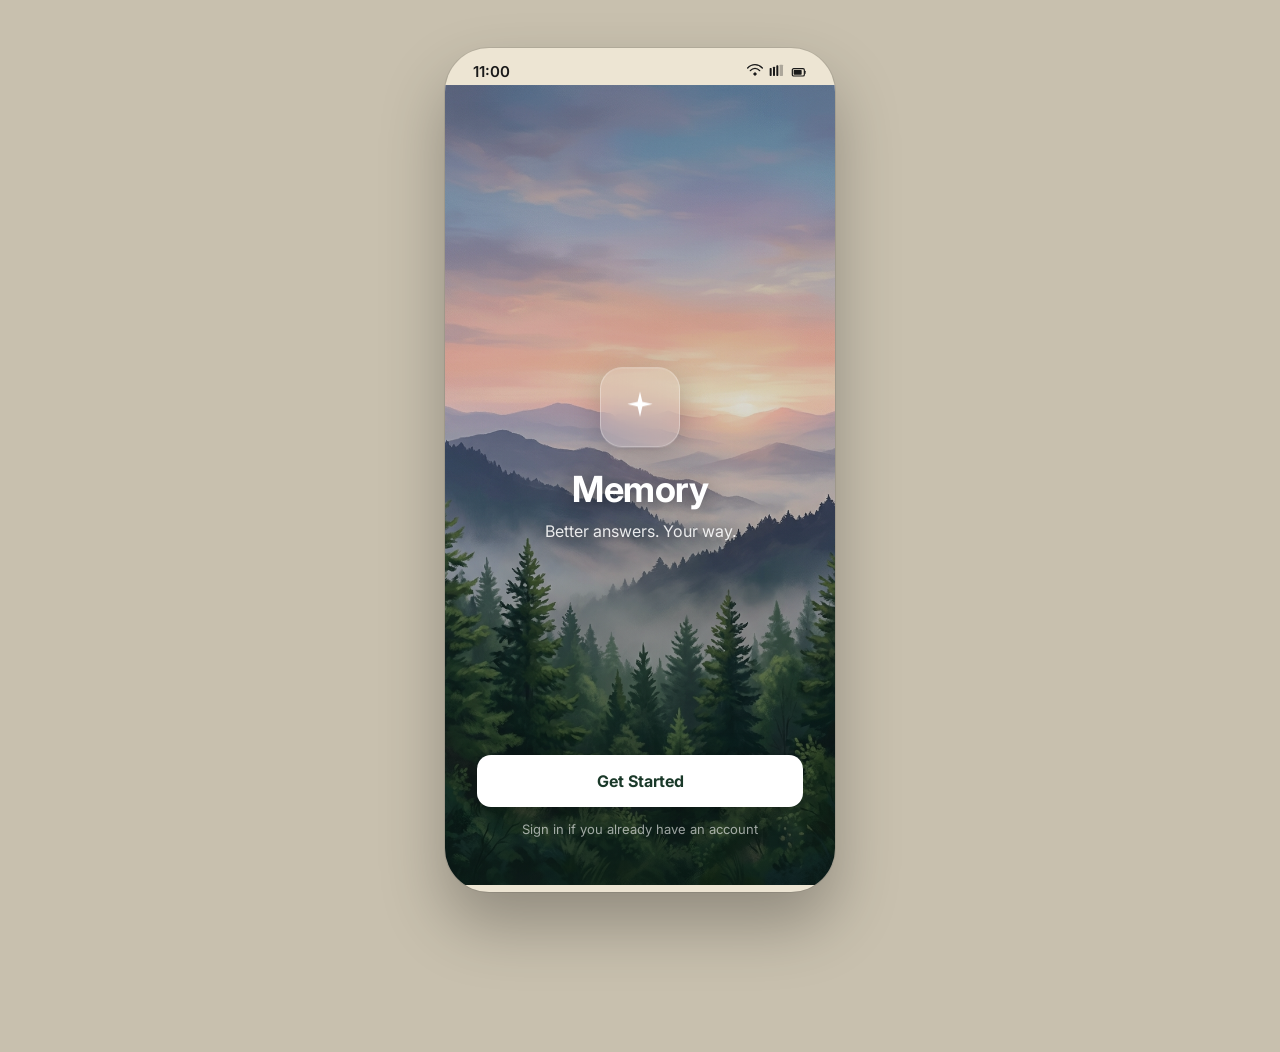
==== commit 74192597: "Update index.html" ====
--- a/index.html
+++ b/index.html
@@ -2,13 +2,109 @@
 <html lang="en">
 <head>
 <meta charset="UTF-8">
-<meta name="viewport" content="width=device-width, initial-scale=1.0">
+<meta name="viewport" content="width=device-width, initial-scale=1.0, viewport-fit=cover">
 <title>Memory — AI memory, in the open.</title>
 <meta name="description" content="Memory gives you transparent, controllable AI memory. Know what's remembered, why it exists, and delete it anytime.">
+<!-- PWA / App Install -->
+<link rel="manifest" href="manifest.json">
+<meta name="theme-color" content="#1A3929">
+<meta name="mobile-web-app-capable" content="yes">
+<meta name="apple-mobile-web-app-capable" content="yes">
+<meta name="apple-mobile-web-app-status-bar-style" content="black-translucent">
+<meta name="apple-mobile-web-app-title" content="Memory">
+<!-- Icons -->
 <link rel="icon" type="image/jpeg" href="favicon.jpg">
 <link rel="apple-touch-icon" href="favicon.jpg">
+<!-- Fonts -->
 <link href="https://fonts.googleapis.com/css2?family=Inter:wght@300;400;500;600;700&display=swap" rel="stylesheet">
 <link rel="stylesheet" href="styles.css">
+<style>
+/* ── SCREEN TRANSITION ANIMATIONS ─────────────── */
+@keyframes slideInRight {
+  from { transform: translateX(32px); opacity: 0; }
+  to   { transform: translateX(0);    opacity: 1; }
+}
+@keyframes slideInLeft {
+  from { transform: translateX(-32px); opacity: 0; }
+  to   { transform: translateX(0);     opacity: 1; }
+}
+@keyframes fadeIn {
+  from { opacity: 0; transform: scale(0.97); }
+  to   { opacity: 1; transform: scale(1); }
+}
+@keyframes slideUp {
+  from { transform: translateY(20px); opacity: 0; }
+  to   { transform: translateY(0);    opacity: 1; }
+}
+@keyframes pulse {
+  0%, 100% { transform: scale(1); }
+  50%       { transform: scale(1.04); }
+}
+@keyframes shimmer {
+  0%   { background-position: -200% center; }
+  100% { background-position:  200% center; }
+}
+@keyframes dotBlink {
+  0%, 100% { opacity: 1; }
+  50%       { opacity: 0.3; }
+}
+.screen.active  { animation: fadeIn 0.22s ease; }
+.screen.slide-right { animation: slideInRight 0.25s cubic-bezier(.22,.68,0,1.2); }
+.screen.slide-left  { animation: slideInLeft  0.25s cubic-bezier(.22,.68,0,1.2); }
+.screen.slide-up    { animation: slideUp      0.28s cubic-bezier(.22,.68,0,1.1); }
+.active-indicator .dot { animation: dotBlink 1.8s infinite; }
+/* Hover micro-animations */
+.memory-row  { transition: background 0.15s, transform 0.12s; }
+.memory-row:active  { transform: scale(0.985); }
+.queue-card  { transition: box-shadow 0.15s, transform 0.12s; }
+.queue-card:active  { transform: scale(0.985); }
+.nav-item    { transition: opacity 0.15s, transform 0.12s; }
+.nav-item:active { transform: scale(0.88); }
+.btn         { transition: opacity 0.15s, transform 0.1s; }
+.btn:active  { transform: scale(0.96); }
+.room-card   { transition: box-shadow 0.15s, transform 0.12s; }
+.room-card:hover { transform: translateY(-1px); box-shadow: 0 6px 20px rgba(0,0,0,0.1); }
+/* PWA full-screen on mobile (covers all Android and iOS screens) */
+@media (max-width: 540px) {
+  html, body {
+    padding: 0 !important;
+    margin: 0 !important;
+    background: #1A3929 !important;
+    align-items: stretch !important;
+    min-height: 100dvh !important;
+    height: 100dvh !important;
+    width: 100vw !important;
+    overflow: hidden !important;
+  }
+  .phone {
+    width: 100% !important;
+    max-width: 100% !important;
+    height: 100dvh !important;
+    border-radius: 0 !important;
+    box-shadow: none !important;
+    border: none !important;
+  }
+  .screen {
+    height: calc(100dvh - 44px) !important;
+  }
+}
+/* Composer focus glow */
+.composer-input:focus {
+  border-color: var(--green);
+  box-shadow: 0 0 0 3px rgba(61,122,88,0.12);
+  outline: none;
+  background: var(--white);
+  color: var(--text);
+  transition: all 0.2s;
+}
+/* Send button pulse on hover */
+.composer-send:hover { background: var(--green); transform: scale(1.05); transition: all 0.18s; }
+/* Draft card slide-in */
+#chat-draft-wrap { animation: slideUp 0.22s ease; }
+/* Stat card hover */
+.stat-card { transition: transform 0.15s, box-shadow 0.15s; cursor: default; }
+.stat-card:hover { transform: translateY(-2px); box-shadow: 0 6px 20px rgba(0,0,0,0.1); }
+</style>
 </head>
 <body>
 
@@ -578,6 +674,7 @@
         <div style="background:var(--white);border-radius:14px;box-shadow:var(--shadow);overflow:hidden;">
           <div class="profile-row" style="cursor:pointer;" onclick="showScreen('screen-privacy')"><svg width="16" height="16" viewBox="0 0 24 24" fill="none" stroke="var(--text-muted)" stroke-width="2"><use href="#ic-shield"/></svg><div class="profile-row-body"><div class="profile-row-label">Privacy Center</div></div><svg width="14" height="14" viewBox="0 0 24 24" fill="none" stroke="var(--text-muted)" stroke-width="2"><use href="#ic-chevron-right"/></svg></div>
           <div class="profile-row" style="cursor:pointer;" onclick="showScreen('screen-rooms')"><svg width="16" height="16" viewBox="0 0 24 24" fill="none" stroke="var(--text-muted)" stroke-width="2"><use href="#ic-settings"/></svg><div class="profile-row-body"><div class="profile-row-label">Context Rooms</div></div><svg width="14" height="14" viewBox="0 0 24 24" fill="none" stroke="var(--text-muted)" stroke-width="2"><use href="#ic-chevron-right"/></svg></div>
+          <div class="profile-row" style="cursor:pointer;" onclick="showScreen('screen-apikey')"><svg width="16" height="16" viewBox="0 0 24 24" fill="none" stroke="var(--text-muted)" stroke-width="2"><use href="#ic-sparkle"/></svg><div class="profile-row-body"><div class="profile-row-label">Gemini AI</div><div class="profile-row-value" id="profile-api-status" style="font-size:11px;">Not configured</div></div><svg width="14" height="14" viewBox="0 0 24 24" fill="none" stroke="var(--text-muted)" stroke-width="2"><use href="#ic-chevron-right"/></svg></div>
           <div class="profile-row" style="border-bottom:none;cursor:pointer;" onclick="handleLogout()"><svg width="16" height="16" viewBox="0 0 24 24" fill="none" stroke="var(--red)" stroke-width="2"><use href="#ic-logout"/></svg><div class="profile-row-body"><div class="profile-row-label" style="color:var(--red);">Sign out</div></div></div>
         </div>
       </div>
@@ -670,26 +767,114 @@
       <div class="nav-item" onclick="showScreen('screen-profile')"><svg viewBox="0 0 24 24" fill="none" stroke="var(--text-muted)" stroke-width="2"><use href="#ic-user"/></svg><span>Profile</span></div>
     </nav>
   </div>
+<!-- ════════════════════════════════════════════ -->
+<!-- SCREEN 10 — GEMINI API SETTINGS               -->
+<!-- ════════════════════════════════════════════ -->
+<div class="screen" id="screen-apikey" style="background:var(--cream);">
+  <div class="back-header">
+    <button class="back-btn" onclick="showScreen('screen-profile')">
+      <svg viewBox="0 0 24 24" fill="none" stroke="currentColor" stroke-width="2"><use href="#ic-chevron-left"/></svg>Gemini AI
+    </button>
+    <div id="apikey-badge" style="display:none;background:var(--green-pale);color:var(--green);border-radius:8px;padding:4px 10px;font-size:11px;font-weight:700;">Connected</div>
+  </div>
+  <div class="screen-scroll">
+    <!-- Hero -->
+    <div style="margin:0 20px 20px;background:linear-gradient(135deg,var(--dark) 0%,#2E5E44 100%);border-radius:20px;padding:24px;position:relative;overflow:hidden;">
+      <div style="position:absolute;top:-20px;right:-20px;width:80px;height:80px;background:rgba(255,255,255,0.06);border-radius:50%;"></div>
+      <div style="position:absolute;bottom:-30px;left:-10px;width:100px;height:100px;background:rgba(255,255,255,0.04);border-radius:50%;"></div>
+      <div style="display:flex;align-items:center;gap:12px;margin-bottom:14px;position:relative;">
+        <div style="width:44px;height:44px;border-radius:12px;background:rgba(255,255,255,0.15);display:flex;align-items:center;justify-content:center;backdrop-filter:blur(8px);">
+          <svg width="22" height="22" viewBox="0 0 24 24" fill="none"><use href="#ic-sparkle" fill="rgba(255,255,255,0.9)"/></svg>
+        </div>
+        <div>
+          <div style="font-size:17px;font-weight:700;color:white;">Gemini AI Integration</div>
+          <div style="font-size:12px;color:rgba(255,255,255,0.65);">Powered by Google AI</div>
+        </div>
+      </div>
+      <div style="font-size:13px;color:rgba(255,255,255,0.75);line-height:1.6;position:relative;">Connect your own Gemini API key to get real AI responses in chat. Your key is stored only in <strong style="color:white;">your browser</strong> — never sent to our servers.</div>
+    </div>
+
+    <!-- Status indicator -->
+    <div style="margin:0 20px 16px;display:flex;align-items:center;gap:10px;background:var(--white);border-radius:12px;padding:12px 16px;box-shadow:var(--shadow);">
+      <div id="api-status-dot" style="width:10px;height:10px;border-radius:50%;background:#D0CCC4;flex-shrink:0;"></div>
+      <div>
+        <div id="api-status-text" style="font-size:13px;font-weight:600;color:var(--text);">No API key configured</div>
+        <div id="api-status-sub" style="font-size:11px;color:var(--text-muted);margin-top:1px;">Add your key below to enable real AI responses</div>
+      </div>
+    </div>
+
+    <!-- Key input -->
+    <div style="padding:0 20px 16px;">
+      <div class="section-label">Your Gemini API Key</div>
+      <div style="background:var(--white);border-radius:14px;box-shadow:var(--shadow);padding:16px;">
+        <div class="auth-input-wrap" style="margin-bottom:12px;">
+          <svg width="16" height="16" viewBox="0 0 24 24" fill="none" stroke="var(--text-muted)" stroke-width="2"><use href="#ic-key"/></svg>
+          <input id="gemini-key-input" type="password" class="auth-input" placeholder="AIza..." autocomplete="off" style="font-family:monospace;letter-spacing:1px;">
+          <button onclick="toggleGeminiKeyVisibility()" id="gemini-key-eye-btn" style="background:none;border:none;cursor:pointer;color:var(--text-muted);padding:0;">
+            <svg id="gemini-key-eye" width="16" height="16" viewBox="0 0 24 24" fill="none" stroke="currentColor" stroke-width="2"><use href="#ic-eye"/></svg>
+          </button>
+        </div>
+        <div style="display:flex;gap:8px;">
+          <button onclick="saveGeminiKey()" class="btn btn-primary" style="flex:1;padding:11px;">Save key</button>
+          <button onclick="testGeminiKey()" id="gemini-test-btn" class="btn btn-outline" style="flex:1;padding:11px;">Test connection</button>
+        </div>
+        <div id="gemini-key-feedback" style="display:none;margin-top:10px;padding:10px 12px;border-radius:8px;font-size:12px;line-height:1.5;"></div>
+      </div>
+    </div>
+
+    <!-- How to get a key -->
+    <div style="padding:0 20px 16px;">
+      <div class="section-label">How to get your free key</div>
+      <div style="background:var(--white);border-radius:14px;box-shadow:var(--shadow);padding:16px;">
+        <div style="display:flex;flex-direction:column;gap:12px;">
+          <div style="display:flex;align-items:flex-start;gap:12px;">
+            <div style="width:24px;height:24px;border-radius:6px;background:var(--dark);color:white;display:flex;align-items:center;justify-content:center;font-size:11px;font-weight:700;flex-shrink:0;">1</div>
+            <div style="font-size:13px;color:var(--text-2);line-height:1.5;">Go to <strong style="color:var(--dark);">aistudio.google.com</strong></div>
+          </div>
+          <div style="display:flex;align-items:flex-start;gap:12px;">
+            <div style="width:24px;height:24px;border-radius:6px;background:var(--dark);color:white;display:flex;align-items:center;justify-content:center;font-size:11px;font-weight:700;flex-shrink:0;">2</div>
+            <div style="font-size:13px;color:var(--text-2);line-height:1.5;">Click <strong style="color:var(--dark);">Get API key → Create API key</strong></div>
+          </div>
+          <div style="display:flex;align-items:flex-start;gap:12px;">
+            <div style="width:24px;height:24px;border-radius:6px;background:var(--dark);color:white;display:flex;align-items:center;justify-content:center;font-size:11px;font-weight:700;flex-shrink:0;">3</div>
+            <div style="font-size:13px;color:var(--text-2);line-height:1.5;">Copy the key (starts with <code style="font-size:11px;background:var(--panel);padding:1px 5px;border-radius:4px;">AIza</code>) and paste it above</div>
+          </div>
+        </div>
+        <div style="margin-top:14px;padding:10px 12px;background:var(--green-pale);border-radius:8px;font-size:12px;color:var(--green);line-height:1.5;">
+          ✓ Free tier includes generous limits — plenty for personal use
+        </div>
+      </div>
+    </div>
+
+    <!-- Remove key -->
+    <div style="padding:0 20px 24px;">
+      <div class="section-label" style="color:var(--red);">Remove key</div>
+      <div style="background:var(--white);border-radius:14px;box-shadow:var(--shadow);padding:14px 16px;border:1px solid var(--red-pale);">
+        <div style="font-size:13px;color:var(--text-2);margin-bottom:12px;">Removes the API key from your browser. The app will fall back to demo responses.</div>
+        <button onclick="removeGeminiKey()" class="btn btn-outline" style="width:100%;padding:10px;font-size:13px;">Remove API key</button>
+      </div>
+    </div>
+  </div>
+  <nav class="bottom-nav">
+    <div class="nav-item" onclick="showScreen('screen-home')"><svg viewBox="0 0 24 24" fill="none" stroke="var(--text-muted)" stroke-width="2"><use href="#ic-home"/></svg><span>Home</span></div>
+    <div class="nav-item" onclick="showScreen('screen-chat')"><svg viewBox="0 0 24 24" fill="none" stroke="var(--text-muted)" stroke-width="2"><use href="#ic-chat"/></svg><span>Chat</span></div>
+    <div class="nav-item" onclick="showScreen('screen-vault')"><svg viewBox="0 0 24 24" fill="none" stroke="var(--text-muted)" stroke-width="2"><use href="#ic-vault"/></svg><span>Vault</span></div>
+    <div class="nav-item active"><svg viewBox="0 0 24 24" fill="none" stroke="var(--amber)" stroke-width="2"><use href="#ic-user"/></svg><span>Profile</span></div>
+  </nav>
+</div>
 
 </div><!-- /phone -->
 
-<!-- SCREEN SWITCHER DOTS -->
-<div style="position:fixed;bottom:32px;left:50%;transform:translateX(-50%);z-index:100;">
-  <div style="display:flex;gap:6px;background:rgba(0,0,0,0.55);backdrop-filter:blur(10px);border-radius:10px;padding:8px 12px;">
-    <div class="dot-btn active" data-screen="screen-splash"  onclick="showScreen('screen-splash')"  title="Splash"></div>
-    <div class="dot-btn"        data-screen="screen-login"   onclick="showScreen('screen-login')"   title="Login"></div>
-    <div class="dot-btn"        data-screen="screen-home"    onclick="showScreen('screen-home')"    title="Home"></div>
-    <div class="dot-btn"        data-screen="screen-chat"    onclick="showScreen('screen-chat')"    title="Chat"></div>
-    <div class="dot-btn"        data-screen="screen-queue"   onclick="showScreen('screen-queue')"   title="Queue"></div>
-    <div class="dot-btn"        data-screen="screen-vault"   onclick="showScreen('screen-vault')"   title="Vault"></div>
-    <div class="dot-btn"        data-screen="screen-detail"  onclick="showScreen('screen-detail')"  title="Detail"></div>
-    <div class="dot-btn"        data-screen="screen-rooms"   onclick="showScreen('screen-rooms')"   title="Rooms"></div>
-    <div class="dot-btn"        data-screen="screen-privacy" onclick="showScreen('screen-privacy')" title="Privacy"></div>
-    <div class="dot-btn"        data-screen="screen-profile" onclick="showScreen('screen-profile')" title="Profile"></div>
-    <div class="dot-btn"        data-screen="screen-admin"   onclick="showScreen('screen-admin')"   title="Admin"></div>
-  </div>
-</div>
+<!-- Removed floating dot-switcher — it broke mobile UX -->
 
 <script src="app.js"></script>
+<script>
+  // Register Service Worker for PWA / offline support
+  if ('serviceWorker' in navigator) {
+    window.addEventListener('load', () => {
+      navigator.serviceWorker.register('./sw.js').catch(() => {});
+    });
+  }
+</script>
 </body>
 </html>
